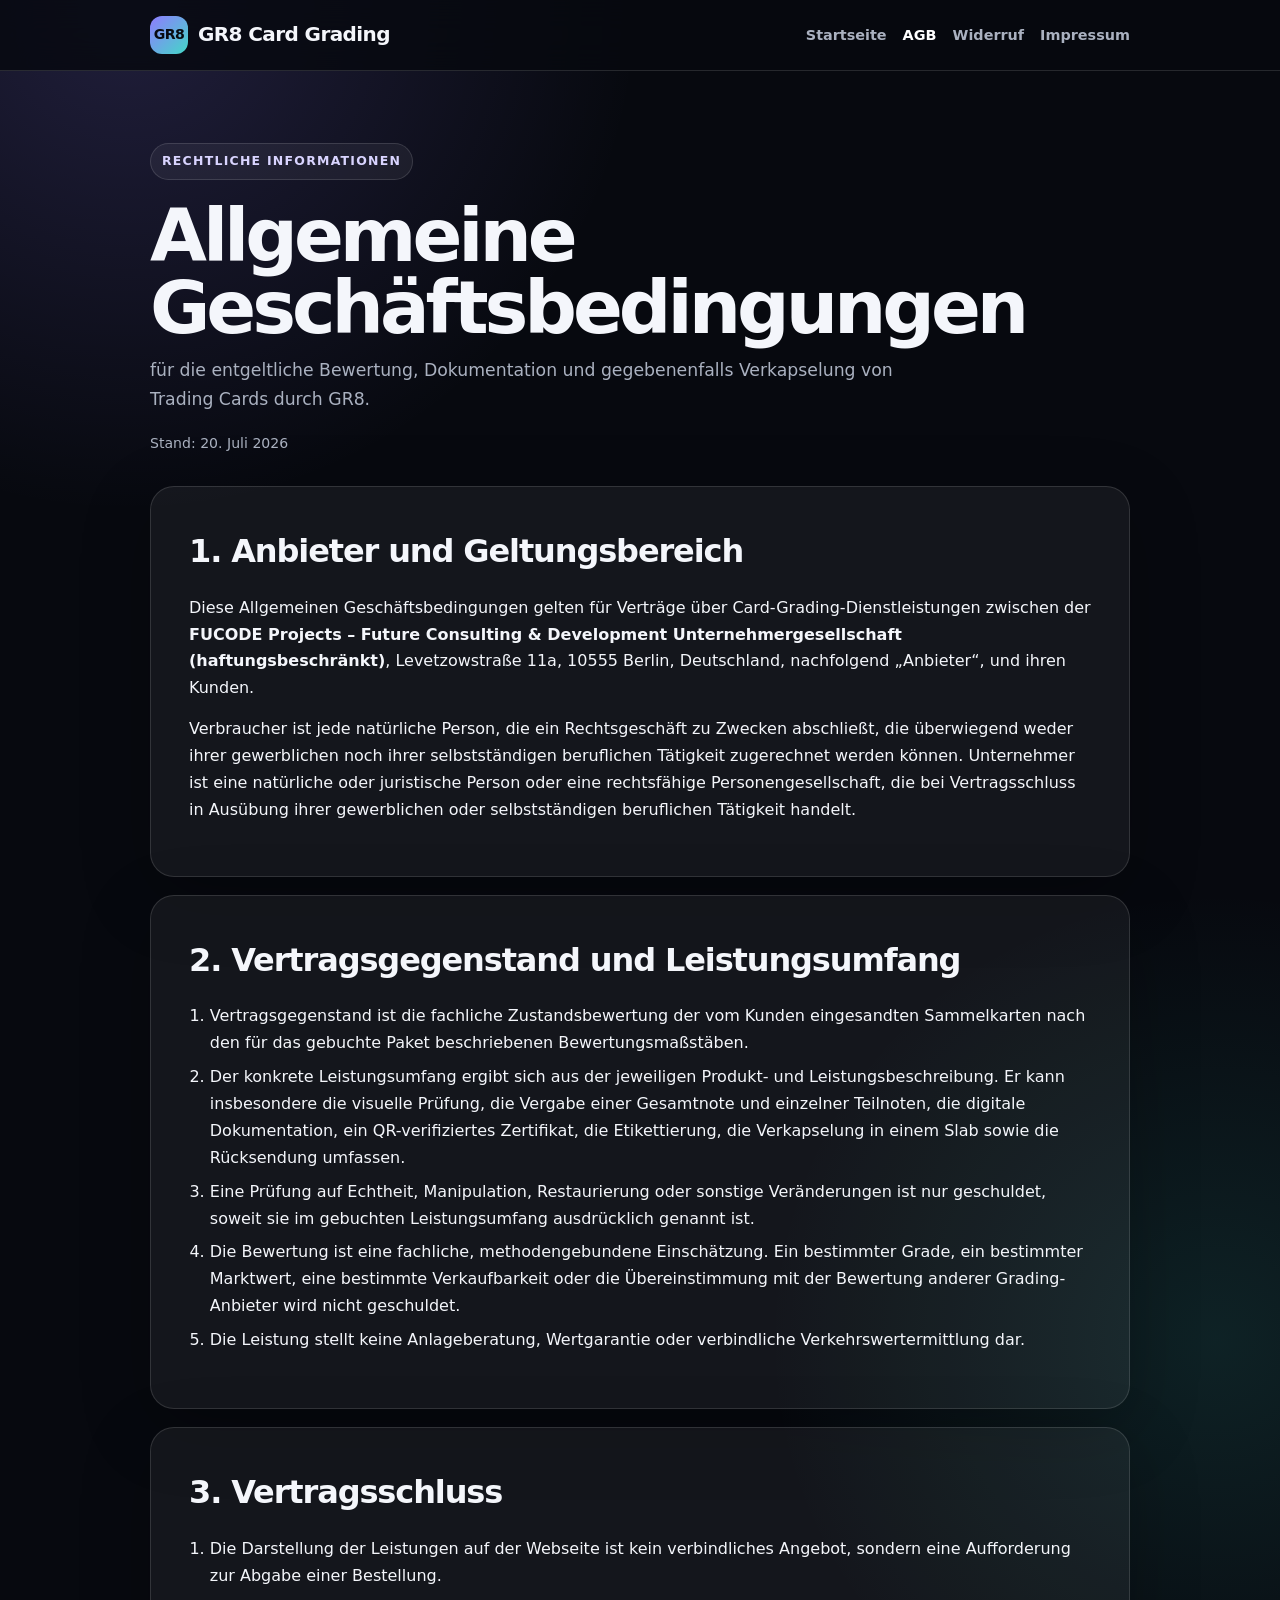
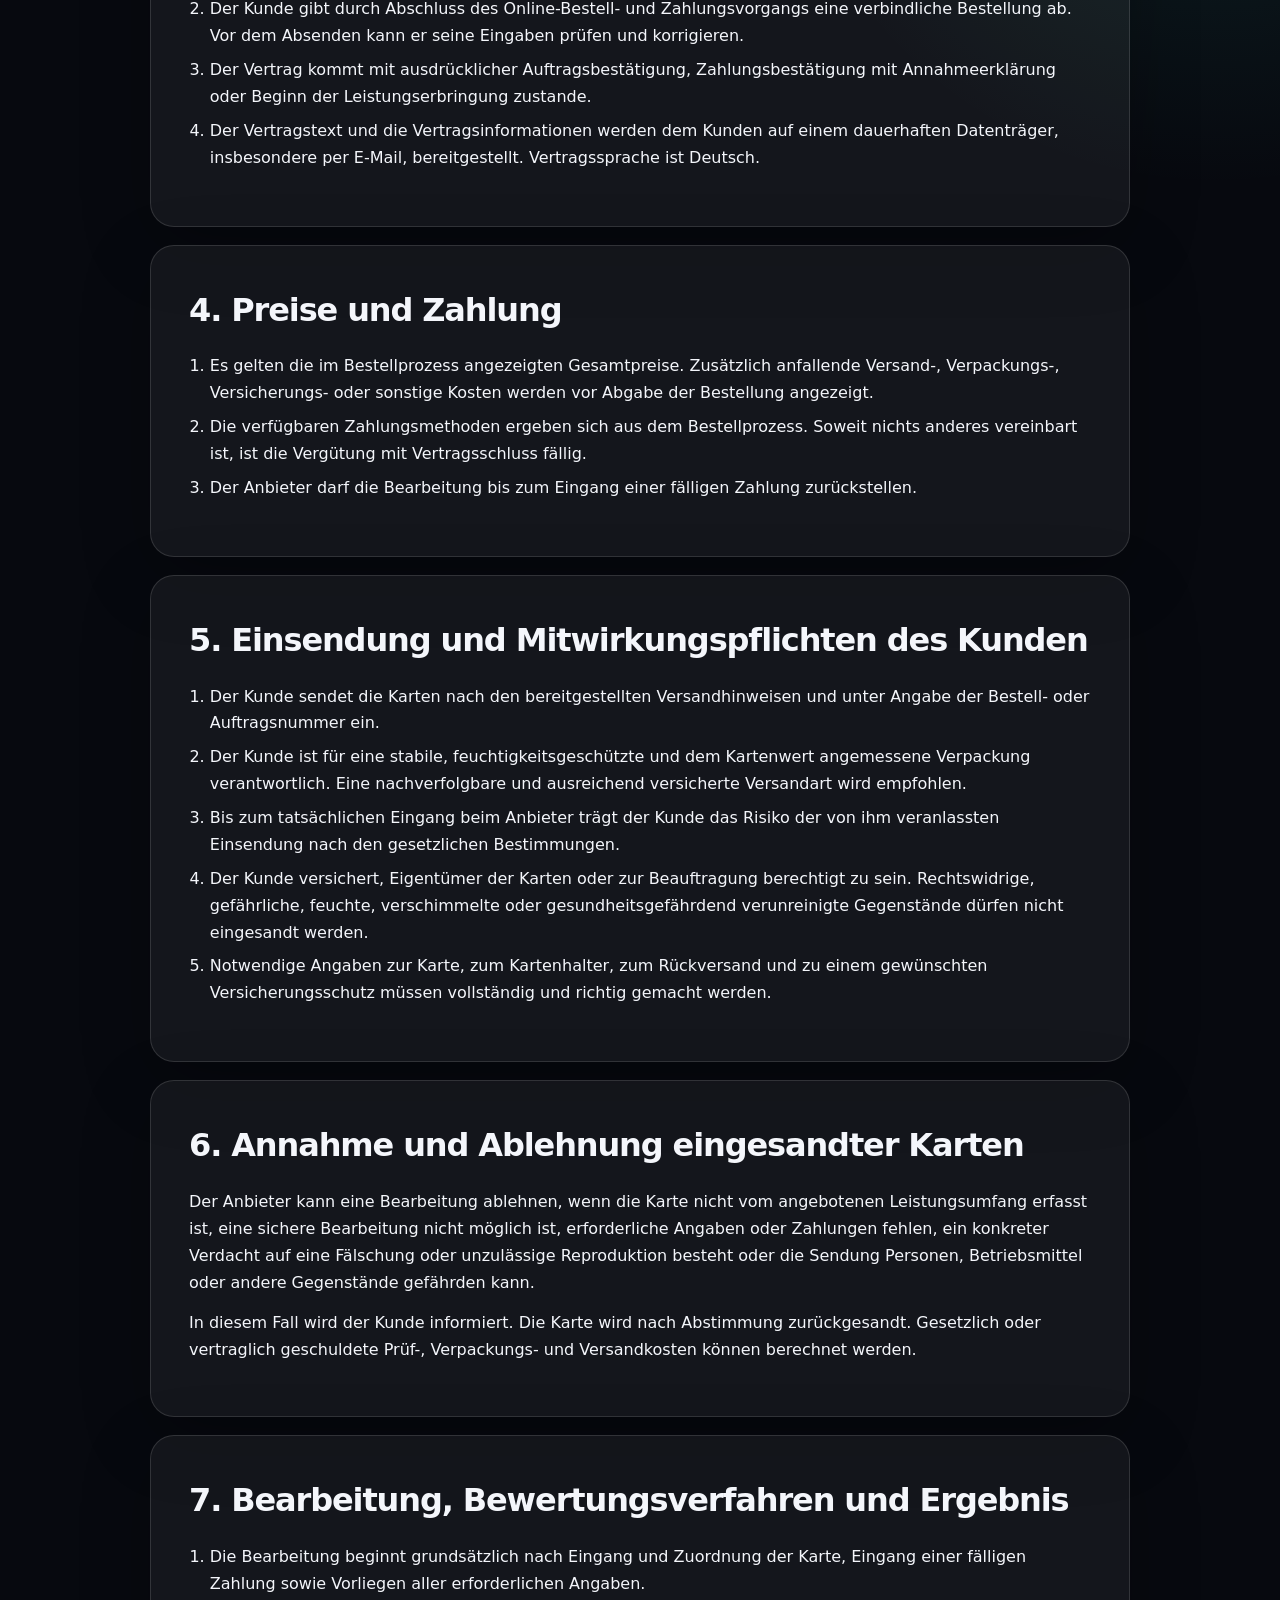
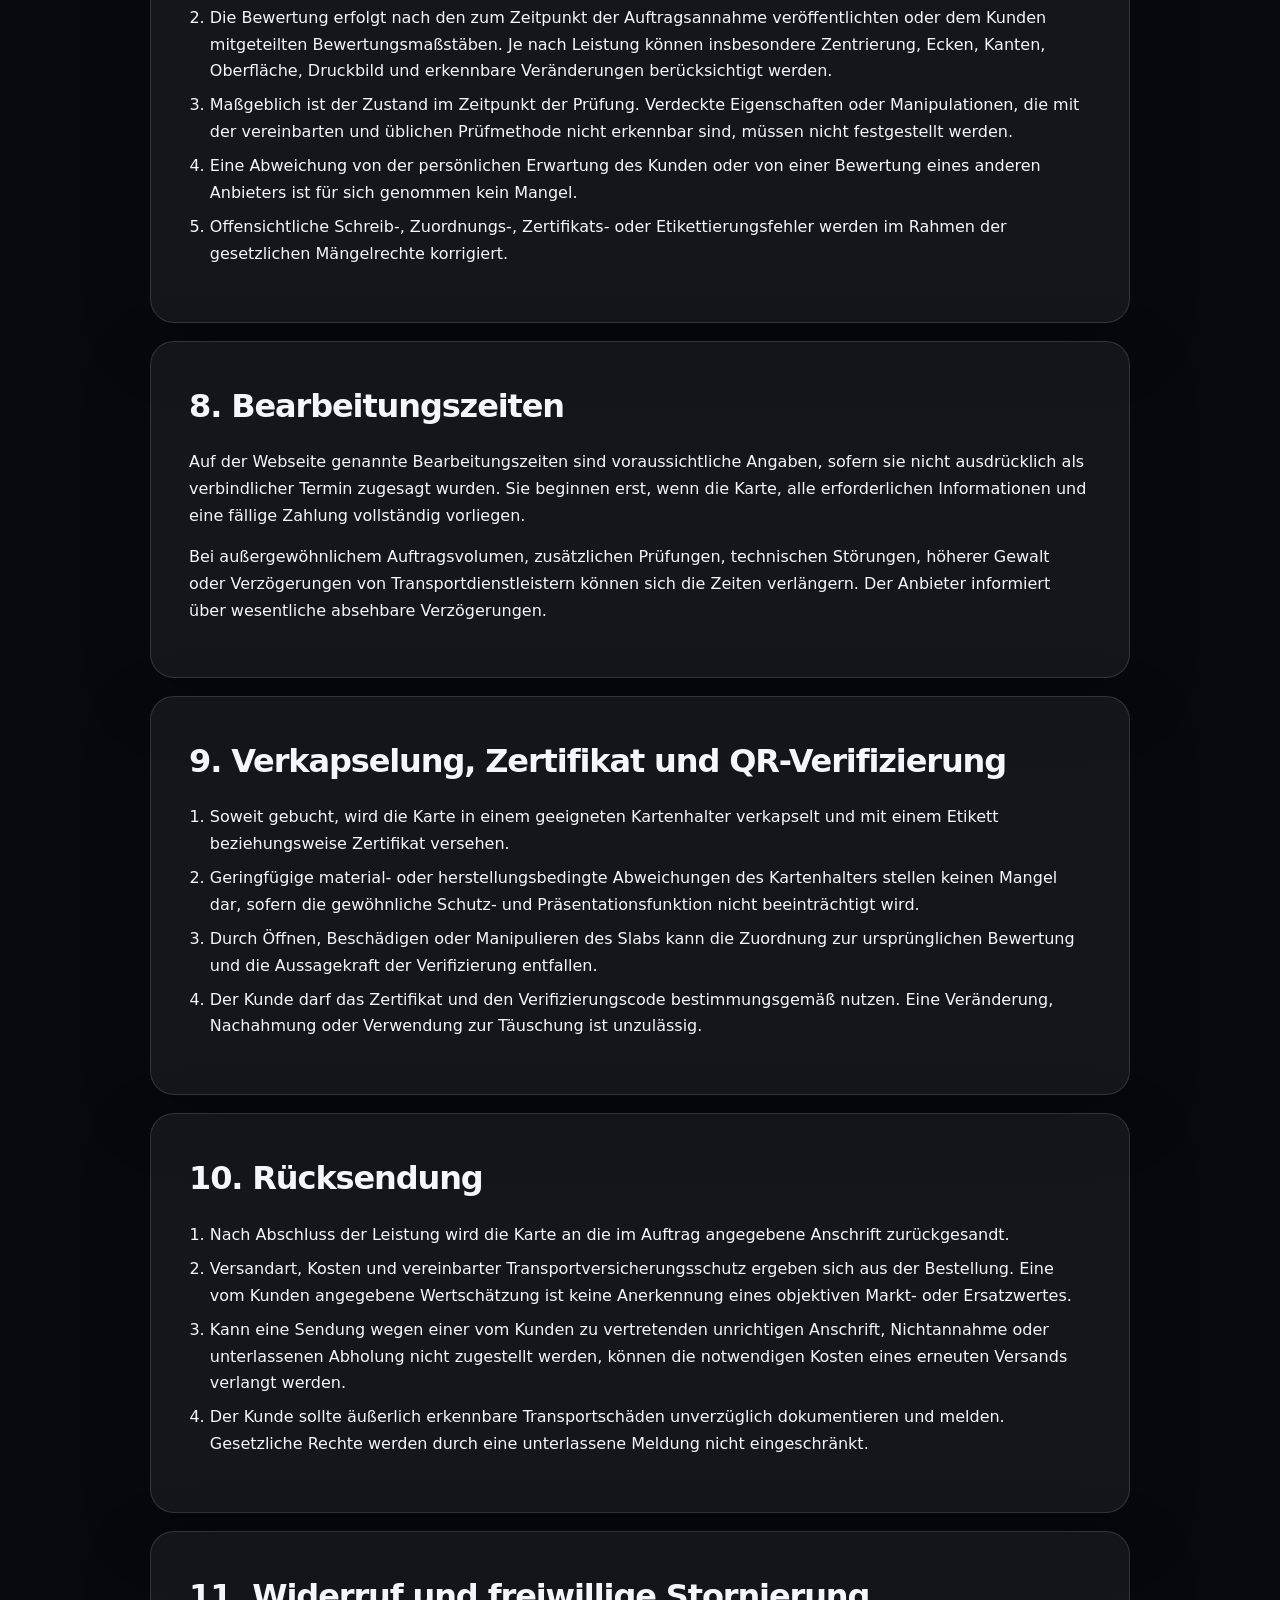
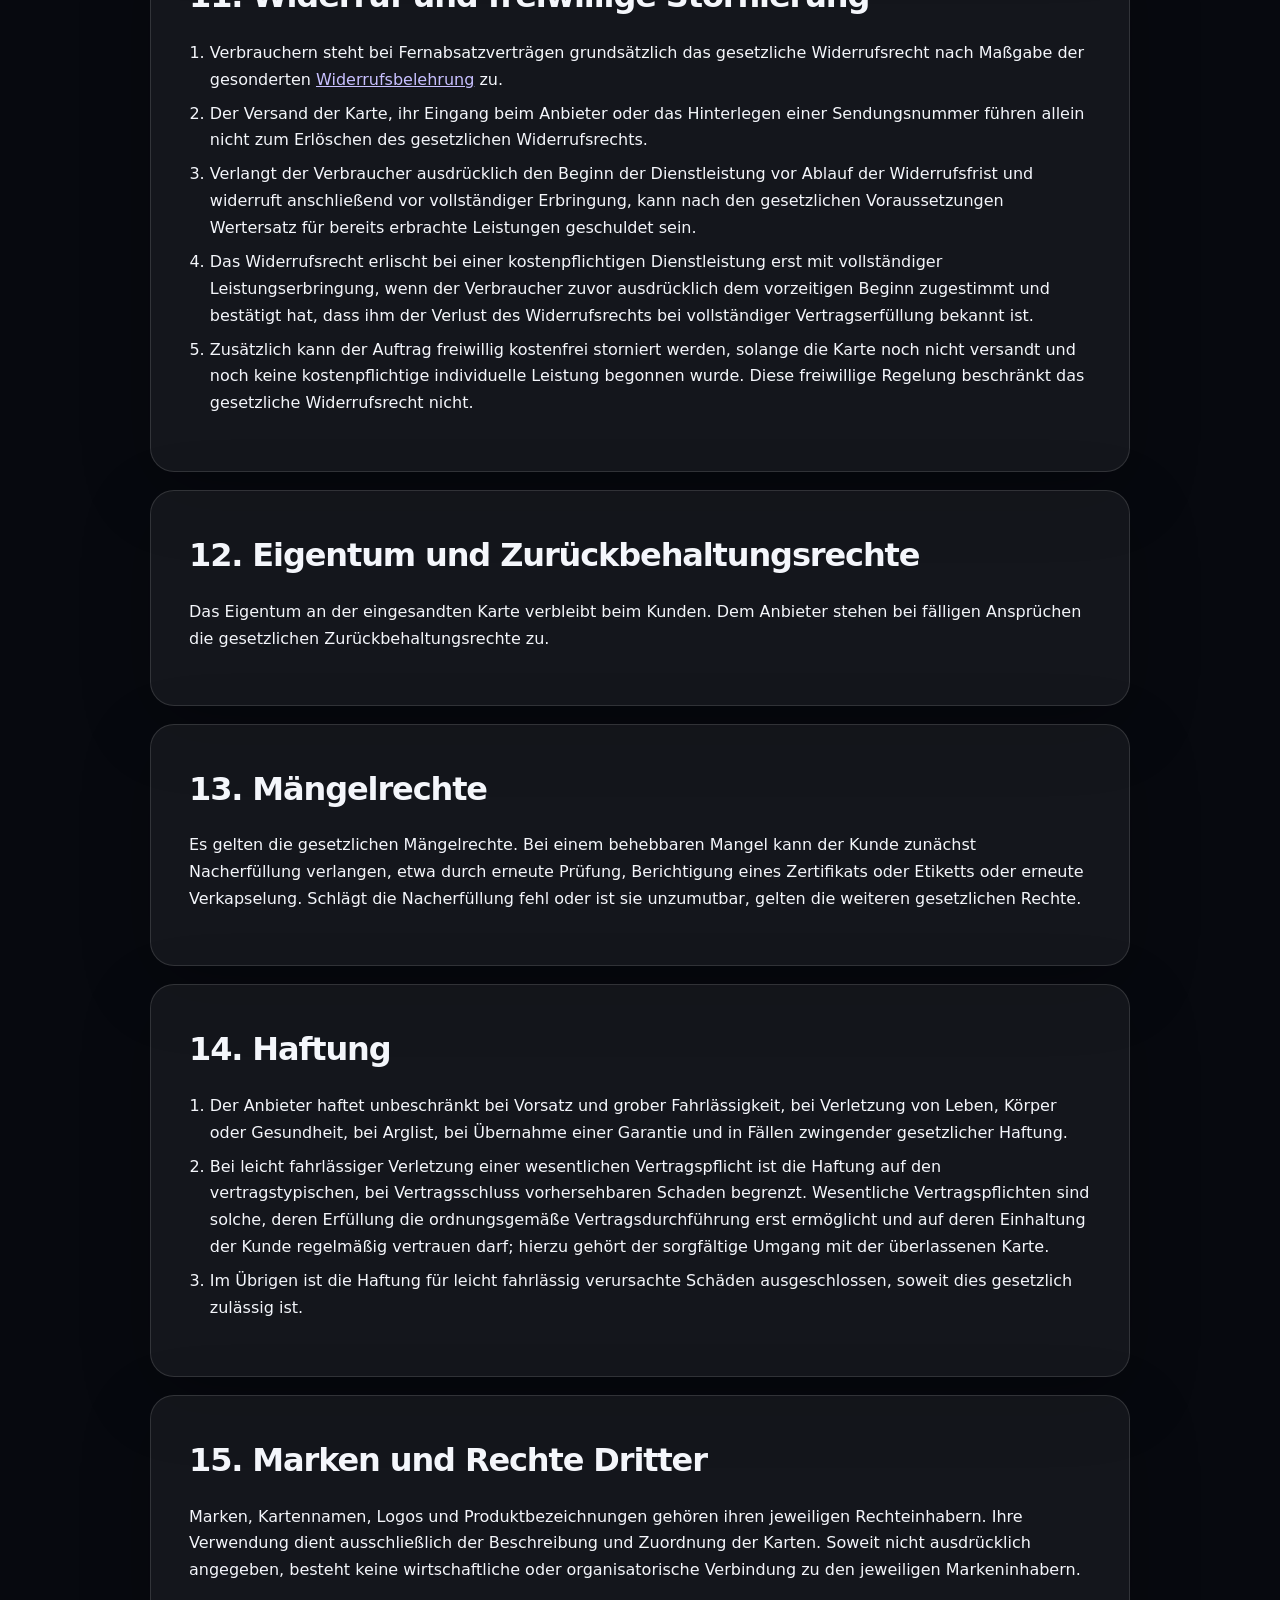
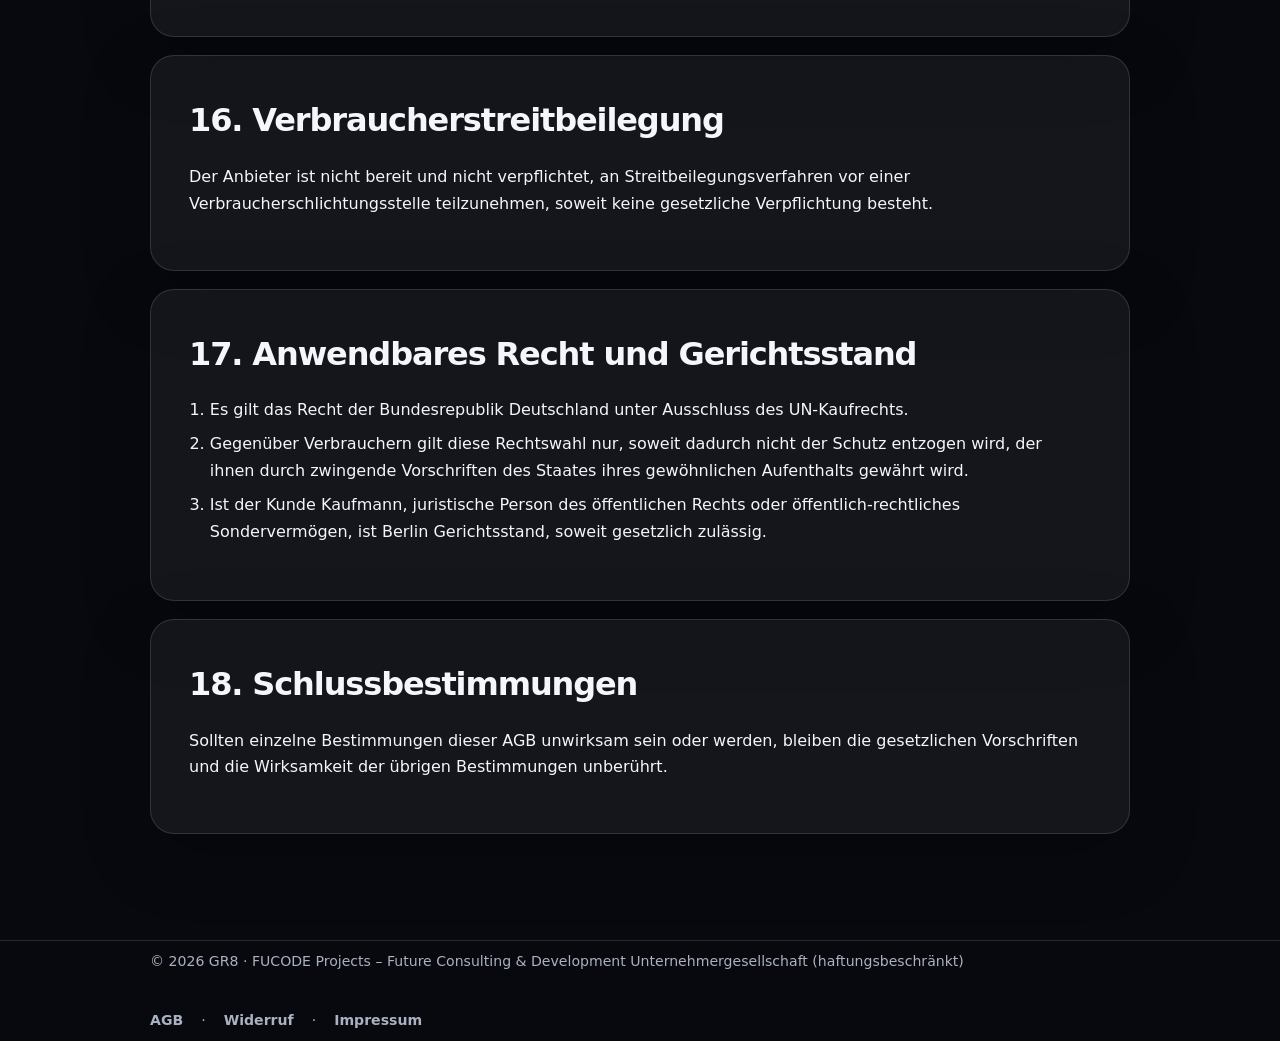
==== agb.html @ 92c4dc6c "fusszeile push" ====
<!DOCTYPE html>
<html lang="de">
<head>
  <meta charset="UTF-8" />
  <meta name="viewport" content="width=device-width, initial-scale=1.0" />
  <title>Allgemeine Geschäftsbedingungen | GR8 Card Grading</title>
  <meta name="description" content="AGB des GR8 Card-Grading-Service." />
  <style>
:root {
  color-scheme: dark;
  --bg: #07090f;
  --panel: rgba(255,255,255,.055);
  --panel-strong: rgba(255,255,255,.085);
  --border: rgba(255,255,255,.13);
  --text: #f4f6fb;
  --muted: #aab1c0;
  --accent: #8f7cff;
  --accent-2: #43d7c7;
  --warning: #ffd88a;
  --max: 980px;
}
* { box-sizing: border-box; }
html { scroll-behavior: smooth; }
body {
  margin: 0;
  min-height: 100vh;
  color: var(--text);
  background:
    radial-gradient(circle at 10% 0%, rgba(143,124,255,.19), transparent 32rem),
    radial-gradient(circle at 95% 18%, rgba(67,215,199,.12), transparent 28rem),
    var(--bg);
  font-family: Inter, ui-sans-serif, system-ui, -apple-system, BlinkMacSystemFont, "Segoe UI", sans-serif;
  line-height: 1.68;
}
a { color: #c8c0ff; }
a:hover { color: #fff; }
.topbar {
  position: sticky;
  top: 0;
  z-index: 20;
  background: rgba(7,9,15,.82);
  border-bottom: 1px solid var(--border);
  backdrop-filter: blur(16px);
}
.topbar-inner, main, .legal-footer-inner { width: min(calc(100% - 36px), var(--max)); margin: 0 auto; }
.topbar-inner { min-height: 70px; display: flex; align-items: center; justify-content: space-between; gap: 22px; }
.brand { display: inline-flex; align-items: center; gap: 10px; color: var(--text); text-decoration: none; font-weight: 900; letter-spacing: -.03em; font-size: 1.25rem; }
.brand-mark { display: grid; place-items: center; width: 38px; height: 38px; border-radius: 12px; background: linear-gradient(135deg, var(--accent), var(--accent-2)); color: #080a10; font-size: .88rem; }
.topnav { display: flex; flex-wrap: wrap; justify-content: flex-end; gap: 7px 16px; }
.topnav a { color: var(--muted); text-decoration: none; font-size: .9rem; font-weight: 700; }
.topnav a[aria-current="page"] { color: #fff; }
main { padding: 72px 0 88px; }
.hero { margin-bottom: 30px; }
.kicker { display: inline-flex; padding: 7px 11px; border: 1px solid var(--border); border-radius: 999px; color: #d9d4ff; background: var(--panel); font-size: .78rem; font-weight: 800; text-transform: uppercase; letter-spacing: .1em; }
h1 { max-width: 820px; margin: 20px 0 12px; font-size: clamp(2.2rem, 7vw, 4.6rem); line-height: .98; letter-spacing: -.055em; }
.lead { max-width: 760px; margin: 0; color: var(--muted); font-size: 1.08rem; }
.meta { margin-top: 18px; color: var(--muted); font-size: .88rem; }
.notice { margin: 26px 0; padding: 18px 20px; border: 1px solid rgba(255,216,138,.35); background: rgba(255,216,138,.075); border-radius: 16px; color: #ffe9b9; }
.panel { margin: 18px 0; padding: clamp(22px, 4vw, 38px); border: 1px solid var(--border); background: var(--panel); border-radius: 24px; box-shadow: 0 20px 70px rgba(0,0,0,.24); }
h2 { margin: 0 0 16px; font-size: clamp(1.35rem, 4vw, 2rem); letter-spacing: -.035em; }
h3 { margin: 28px 0 8px; font-size: 1.08rem; }
p { margin: 0 0 14px; }
ol, ul { padding-left: 1.3rem; }
li + li { margin-top: 7px; }
address { font-style: normal; }
.data-grid { display: grid; grid-template-columns: minmax(150px, .38fr) 1fr; gap: 10px 22px; }
.data-grid dt { color: var(--muted); font-weight: 700; }
.data-grid dd { margin: 0; }
.action-row { display: flex; flex-wrap: wrap; gap: 12px; margin-top: 22px; }
.button { display: inline-flex; align-items: center; justify-content: center; min-height: 46px; padding: 0 17px; border: 1px solid var(--border); border-radius: 12px; background: var(--panel-strong); color: #fff; font-weight: 800; text-decoration: none; cursor: pointer; }
.button.primary { border: 0; color: #07090f; background: linear-gradient(135deg, var(--accent), var(--accent-2)); }
form { display: grid; gap: 16px; }
.field { display: grid; gap: 7px; }
label { font-weight: 800; }
input, textarea { width: 100%; border: 1px solid var(--border); border-radius: 12px; background: rgba(0,0,0,.23); color: #fff; padding: 13px 14px; font: inherit; }
textarea { min-height: 120px; resize: vertical; }
input:focus, textarea:focus { outline: 2px solid rgba(143,124,255,.65); outline-offset: 2px; }
.checkbox { display: grid; grid-template-columns: auto 1fr; align-items: start; gap: 10px; }
.checkbox input { width: 18px; height: 18px; margin-top: 4px; }
.form-status { display: none; padding: 14px; border-radius: 12px; background: rgba(67,215,199,.1); border: 1px solid rgba(67,215,199,.3); color: #baf7ee; }
.legal-footer { border-top: 1px solid var(--border); }
.legal-footer-inner { min-height: 100px; display: flex; flex-wrap: wrap; align-items: center; justify-content: space-between; gap: 18px; color: var(--muted); font-size: .88rem; }
.legal-footer nav { display: flex; flex-wrap: wrap; gap: 12px 18px; }
.legal-footer a { color: var(--muted); text-decoration: none; font-weight: 700; }
@media (max-width: 700px) {
  .topbar-inner { padding: 14px 0; align-items: flex-start; flex-direction: column; }
  .topnav { justify-content: flex-start; }
  main { padding-top: 48px; }
  .data-grid { grid-template-columns: 1fr; gap: 3px; }
  .data-grid dd { margin-bottom: 12px; }
  .legal-footer-inner { padding: 24px 0; align-items: flex-start; flex-direction: column; }
}
@media print {
  .topbar, .legal-footer, .action-row, .notice.setup-note { display: none !important; }
  body { color: #000; background: #fff; }
  main { width: 100%; padding: 0; }
  .panel { border: 0; box-shadow: none; padding: 0; }
  h1 { font-size: 30pt; }
}
</style>
  
</head>
<body>
  <header class="topbar">
    <div class="topbar-inner">
      <a class="brand" href="index.html"><span class="brand-mark">GR8</span><span>GR8 Card Grading</span></a>
      <nav class="topnav" aria-label="Hauptnavigation"><a href="index.html">Startseite</a>
<a href="agb.html" aria-current="page">AGB</a>
<a href="widerruf.html">Widerruf</a>
<a href="impressum.html">Impressum</a></nav>
    </div>
  </header>
  <main>
<section class="hero">
  <span class="kicker">Rechtliche Informationen</span>
  <h1>Allgemeine Geschäftsbedingungen</h1>
  <p class="lead">für die entgeltliche Bewertung, Dokumentation und gegebenenfalls Verkapselung von Trading Cards durch GR8.</p>
  <p class="meta">Stand: 20. Juli 2026</p>
</section>

<section class="panel">
  <h2>1. Anbieter und Geltungsbereich</h2>
  <p>Diese Allgemeinen Geschäftsbedingungen gelten für Verträge über Card-Grading-Dienstleistungen zwischen der <strong>FUCODE Projects – Future Consulting & Development Unternehmergesellschaft (haftungsbeschränkt)</strong>, Levetzowstraße 11a, 10555 Berlin, Deutschland, nachfolgend „Anbieter“, und ihren Kunden.</p>
  <p>Verbraucher ist jede natürliche Person, die ein Rechtsgeschäft zu Zwecken abschließt, die überwiegend weder ihrer gewerblichen noch ihrer selbstständigen beruflichen Tätigkeit zugerechnet werden können. Unternehmer ist eine natürliche oder juristische Person oder eine rechtsfähige Personengesellschaft, die bei Vertragsschluss in Ausübung ihrer gewerblichen oder selbstständigen beruflichen Tätigkeit handelt.</p>
</section>

<section class="panel">
  <h2>2. Vertragsgegenstand und Leistungsumfang</h2>
  <ol>
    <li>Vertragsgegenstand ist die fachliche Zustandsbewertung der vom Kunden eingesandten Sammelkarten nach den für das gebuchte Paket beschriebenen Bewertungsmaßstäben.</li>
    <li>Der konkrete Leistungsumfang ergibt sich aus der jeweiligen Produkt- und Leistungsbeschreibung. Er kann insbesondere die visuelle Prüfung, die Vergabe einer Gesamtnote und einzelner Teilnoten, die digitale Dokumentation, ein QR-verifiziertes Zertifikat, die Etikettierung, die Verkapselung in einem Slab sowie die Rücksendung umfassen.</li>
    <li>Eine Prüfung auf Echtheit, Manipulation, Restaurierung oder sonstige Veränderungen ist nur geschuldet, soweit sie im gebuchten Leistungsumfang ausdrücklich genannt ist.</li>
    <li>Die Bewertung ist eine fachliche, methodengebundene Einschätzung. Ein bestimmter Grade, ein bestimmter Marktwert, eine bestimmte Verkaufbarkeit oder die Übereinstimmung mit der Bewertung anderer Grading-Anbieter wird nicht geschuldet.</li>
    <li>Die Leistung stellt keine Anlageberatung, Wertgarantie oder verbindliche Verkehrswertermittlung dar.</li>
  </ol>
</section>

<section class="panel">
  <h2>3. Vertragsschluss</h2>
  <ol>
    <li>Die Darstellung der Leistungen auf der Webseite ist kein verbindliches Angebot, sondern eine Aufforderung zur Abgabe einer Bestellung.</li>
    <li>Der Kunde gibt durch Abschluss des Online-Bestell- und Zahlungsvorgangs eine verbindliche Bestellung ab. Vor dem Absenden kann er seine Eingaben prüfen und korrigieren.</li>
    <li>Der Vertrag kommt mit ausdrücklicher Auftragsbestätigung, Zahlungsbestätigung mit Annahmeerklärung oder Beginn der Leistungserbringung zustande.</li>
    <li>Der Vertragstext und die Vertragsinformationen werden dem Kunden auf einem dauerhaften Datenträger, insbesondere per E-Mail, bereitgestellt. Vertragssprache ist Deutsch.</li>
  </ol>
</section>

<section class="panel">
  <h2>4. Preise und Zahlung</h2>
  <ol>
    <li>Es gelten die im Bestellprozess angezeigten Gesamtpreise. Zusätzlich anfallende Versand-, Verpackungs-, Versicherungs- oder sonstige Kosten werden vor Abgabe der Bestellung angezeigt.</li>
    <li>Die verfügbaren Zahlungsmethoden ergeben sich aus dem Bestellprozess. Soweit nichts anderes vereinbart ist, ist die Vergütung mit Vertragsschluss fällig.</li>
    <li>Der Anbieter darf die Bearbeitung bis zum Eingang einer fälligen Zahlung zurückstellen.</li>
  </ol>
</section>

<section class="panel">
  <h2>5. Einsendung und Mitwirkungspflichten des Kunden</h2>
  <ol>
    <li>Der Kunde sendet die Karten nach den bereitgestellten Versandhinweisen und unter Angabe der Bestell- oder Auftragsnummer ein.</li>
    <li>Der Kunde ist für eine stabile, feuchtigkeitsgeschützte und dem Kartenwert angemessene Verpackung verantwortlich. Eine nachverfolgbare und ausreichend versicherte Versandart wird empfohlen.</li>
    <li>Bis zum tatsächlichen Eingang beim Anbieter trägt der Kunde das Risiko der von ihm veranlassten Einsendung nach den gesetzlichen Bestimmungen.</li>
    <li>Der Kunde versichert, Eigentümer der Karten oder zur Beauftragung berechtigt zu sein. Rechtswidrige, gefährliche, feuchte, verschimmelte oder gesundheitsgefährdend verunreinigte Gegenstände dürfen nicht eingesandt werden.</li>
    <li>Notwendige Angaben zur Karte, zum Kartenhalter, zum Rückversand und zu einem gewünschten Versicherungsschutz müssen vollständig und richtig gemacht werden.</li>
  </ol>
</section>

<section class="panel">
  <h2>6. Annahme und Ablehnung eingesandter Karten</h2>
  <p>Der Anbieter kann eine Bearbeitung ablehnen, wenn die Karte nicht vom angebotenen Leistungsumfang erfasst ist, eine sichere Bearbeitung nicht möglich ist, erforderliche Angaben oder Zahlungen fehlen, ein konkreter Verdacht auf eine Fälschung oder unzulässige Reproduktion besteht oder die Sendung Personen, Betriebsmittel oder andere Gegenstände gefährden kann.</p>
  <p>In diesem Fall wird der Kunde informiert. Die Karte wird nach Abstimmung zurückgesandt. Gesetzlich oder vertraglich geschuldete Prüf-, Verpackungs- und Versandkosten können berechnet werden.</p>
</section>

<section class="panel">
  <h2>7. Bearbeitung, Bewertungsverfahren und Ergebnis</h2>
  <ol>
    <li>Die Bearbeitung beginnt grundsätzlich nach Eingang und Zuordnung der Karte, Eingang einer fälligen Zahlung sowie Vorliegen aller erforderlichen Angaben.</li>
    <li>Die Bewertung erfolgt nach den zum Zeitpunkt der Auftragsannahme veröffentlichten oder dem Kunden mitgeteilten Bewertungsmaßstäben. Je nach Leistung können insbesondere Zentrierung, Ecken, Kanten, Oberfläche, Druckbild und erkennbare Veränderungen berücksichtigt werden.</li>
    <li>Maßgeblich ist der Zustand im Zeitpunkt der Prüfung. Verdeckte Eigenschaften oder Manipulationen, die mit der vereinbarten und üblichen Prüfmethode nicht erkennbar sind, müssen nicht festgestellt werden.</li>
    <li>Eine Abweichung von der persönlichen Erwartung des Kunden oder von einer Bewertung eines anderen Anbieters ist für sich genommen kein Mangel.</li>
    <li>Offensichtliche Schreib-, Zuordnungs-, Zertifikats- oder Etikettierungsfehler werden im Rahmen der gesetzlichen Mängelrechte korrigiert.</li>
  </ol>
</section>

<section class="panel">
  <h2>8. Bearbeitungszeiten</h2>
  <p>Auf der Webseite genannte Bearbeitungszeiten sind voraussichtliche Angaben, sofern sie nicht ausdrücklich als verbindlicher Termin zugesagt wurden. Sie beginnen erst, wenn die Karte, alle erforderlichen Informationen und eine fällige Zahlung vollständig vorliegen.</p>
  <p>Bei außergewöhnlichem Auftragsvolumen, zusätzlichen Prüfungen, technischen Störungen, höherer Gewalt oder Verzögerungen von Transportdienstleistern können sich die Zeiten verlängern. Der Anbieter informiert über wesentliche absehbare Verzögerungen.</p>
</section>

<section class="panel">
  <h2>9. Verkapselung, Zertifikat und QR-Verifizierung</h2>
  <ol>
    <li>Soweit gebucht, wird die Karte in einem geeigneten Kartenhalter verkapselt und mit einem Etikett beziehungsweise Zertifikat versehen.</li>
    <li>Geringfügige material- oder herstellungsbedingte Abweichungen des Kartenhalters stellen keinen Mangel dar, sofern die gewöhnliche Schutz- und Präsentationsfunktion nicht beeinträchtigt wird.</li>
    <li>Durch Öffnen, Beschädigen oder Manipulieren des Slabs kann die Zuordnung zur ursprünglichen Bewertung und die Aussagekraft der Verifizierung entfallen.</li>
    <li>Der Kunde darf das Zertifikat und den Verifizierungscode bestimmungsgemäß nutzen. Eine Veränderung, Nachahmung oder Verwendung zur Täuschung ist unzulässig.</li>
  </ol>
</section>

<section class="panel">
  <h2>10. Rücksendung</h2>
  <ol>
    <li>Nach Abschluss der Leistung wird die Karte an die im Auftrag angegebene Anschrift zurückgesandt.</li>
    <li>Versandart, Kosten und vereinbarter Transportversicherungsschutz ergeben sich aus der Bestellung. Eine vom Kunden angegebene Wertschätzung ist keine Anerkennung eines objektiven Markt- oder Ersatzwertes.</li>
    <li>Kann eine Sendung wegen einer vom Kunden zu vertretenden unrichtigen Anschrift, Nichtannahme oder unterlassenen Abholung nicht zugestellt werden, können die notwendigen Kosten eines erneuten Versands verlangt werden.</li>
    <li>Der Kunde sollte äußerlich erkennbare Transportschäden unverzüglich dokumentieren und melden. Gesetzliche Rechte werden durch eine unterlassene Meldung nicht eingeschränkt.</li>
  </ol>
</section>

<section class="panel">
  <h2>11. Widerruf und freiwillige Stornierung</h2>
  <ol>
    <li>Verbrauchern steht bei Fernabsatzverträgen grundsätzlich das gesetzliche Widerrufsrecht nach Maßgabe der gesonderten <a href="widerruf.html">Widerrufsbelehrung</a> zu.</li>
    <li>Der Versand der Karte, ihr Eingang beim Anbieter oder das Hinterlegen einer Sendungsnummer führen allein nicht zum Erlöschen des gesetzlichen Widerrufsrechts.</li>
    <li>Verlangt der Verbraucher ausdrücklich den Beginn der Dienstleistung vor Ablauf der Widerrufsfrist und widerruft anschließend vor vollständiger Erbringung, kann nach den gesetzlichen Voraussetzungen Wertersatz für bereits erbrachte Leistungen geschuldet sein.</li>
    <li>Das Widerrufsrecht erlischt bei einer kostenpflichtigen Dienstleistung erst mit vollständiger Leistungserbringung, wenn der Verbraucher zuvor ausdrücklich dem vorzeitigen Beginn zugestimmt und bestätigt hat, dass ihm der Verlust des Widerrufsrechts bei vollständiger Vertragserfüllung bekannt ist.</li>
    <li>Zusätzlich kann der Auftrag freiwillig kostenfrei storniert werden, solange die Karte noch nicht versandt und noch keine kostenpflichtige individuelle Leistung begonnen wurde. Diese freiwillige Regelung beschränkt das gesetzliche Widerrufsrecht nicht.</li>
  </ol>
</section>

<section class="panel">
  <h2>12. Eigentum und Zurückbehaltungsrechte</h2>
  <p>Das Eigentum an der eingesandten Karte verbleibt beim Kunden. Dem Anbieter stehen bei fälligen Ansprüchen die gesetzlichen Zurückbehaltungsrechte zu.</p>
</section>

<section class="panel">
  <h2>13. Mängelrechte</h2>
  <p>Es gelten die gesetzlichen Mängelrechte. Bei einem behebbaren Mangel kann der Kunde zunächst Nacherfüllung verlangen, etwa durch erneute Prüfung, Berichtigung eines Zertifikats oder Etiketts oder erneute Verkapselung. Schlägt die Nacherfüllung fehl oder ist sie unzumutbar, gelten die weiteren gesetzlichen Rechte.</p>
</section>

<section class="panel">
  <h2>14. Haftung</h2>
  <ol>
    <li>Der Anbieter haftet unbeschränkt bei Vorsatz und grober Fahrlässigkeit, bei Verletzung von Leben, Körper oder Gesundheit, bei Arglist, bei Übernahme einer Garantie und in Fällen zwingender gesetzlicher Haftung.</li>
    <li>Bei leicht fahrlässiger Verletzung einer wesentlichen Vertragspflicht ist die Haftung auf den vertragstypischen, bei Vertragsschluss vorhersehbaren Schaden begrenzt. Wesentliche Vertragspflichten sind solche, deren Erfüllung die ordnungsgemäße Vertragsdurchführung erst ermöglicht und auf deren Einhaltung der Kunde regelmäßig vertrauen darf; hierzu gehört der sorgfältige Umgang mit der überlassenen Karte.</li>
    <li>Im Übrigen ist die Haftung für leicht fahrlässig verursachte Schäden ausgeschlossen, soweit dies gesetzlich zulässig ist.</li>
  </ol>
</section>

<section class="panel">
  <h2>15. Marken und Rechte Dritter</h2>
  <p>Marken, Kartennamen, Logos und Produktbezeichnungen gehören ihren jeweiligen Rechteinhabern. Ihre Verwendung dient ausschließlich der Beschreibung und Zuordnung der Karten. Soweit nicht ausdrücklich angegeben, besteht keine wirtschaftliche oder organisatorische Verbindung zu den jeweiligen Markeninhabern.</p>
</section>

<section class="panel">
  <h2>16. Verbraucherstreitbeilegung</h2>
  <p>Der Anbieter ist nicht bereit und nicht verpflichtet, an Streitbeilegungsverfahren vor einer Verbraucherschlichtungsstelle teilzunehmen, soweit keine gesetzliche Verpflichtung besteht.</p>
</section>

<section class="panel">
  <h2>17. Anwendbares Recht und Gerichtsstand</h2>
  <ol>
    <li>Es gilt das Recht der Bundesrepublik Deutschland unter Ausschluss des UN-Kaufrechts.</li>
    <li>Gegenüber Verbrauchern gilt diese Rechtswahl nur, soweit dadurch nicht der Schutz entzogen wird, der ihnen durch zwingende Vorschriften des Staates ihres gewöhnlichen Aufenthalts gewährt wird.</li>
    <li>Ist der Kunde Kaufmann, juristische Person des öffentlichen Rechts oder öffentlich-rechtliches Sondervermögen, ist Berlin Gerichtsstand, soweit gesetzlich zulässig.</li>
  </ol>
</section>

<section class="panel">
  <h2>18. Schlussbestimmungen</h2>
  <p>Sollten einzelne Bestimmungen dieser AGB unwirksam sein oder werden, bleiben die gesetzlichen Vorschriften und die Wirksamkeit der übrigen Bestimmungen unberührt.</p>
</section>
</main>
  <footer class="legal-footer">
    <div class="legal-footer-inner">
      <span>© 2026 GR8 · FUCODE Projects – Future Consulting & Development Unternehmergesellschaft (haftungsbeschränkt)</span>
      <nav aria-label="Rechtliche Informationen"><a href="agb.html">AGB</a> · <a href="widerruf.html">Widerruf</a> · <a href="impressum.html">Impressum</a></nav>
    </div>
  </footer>
  
</body>
</html>
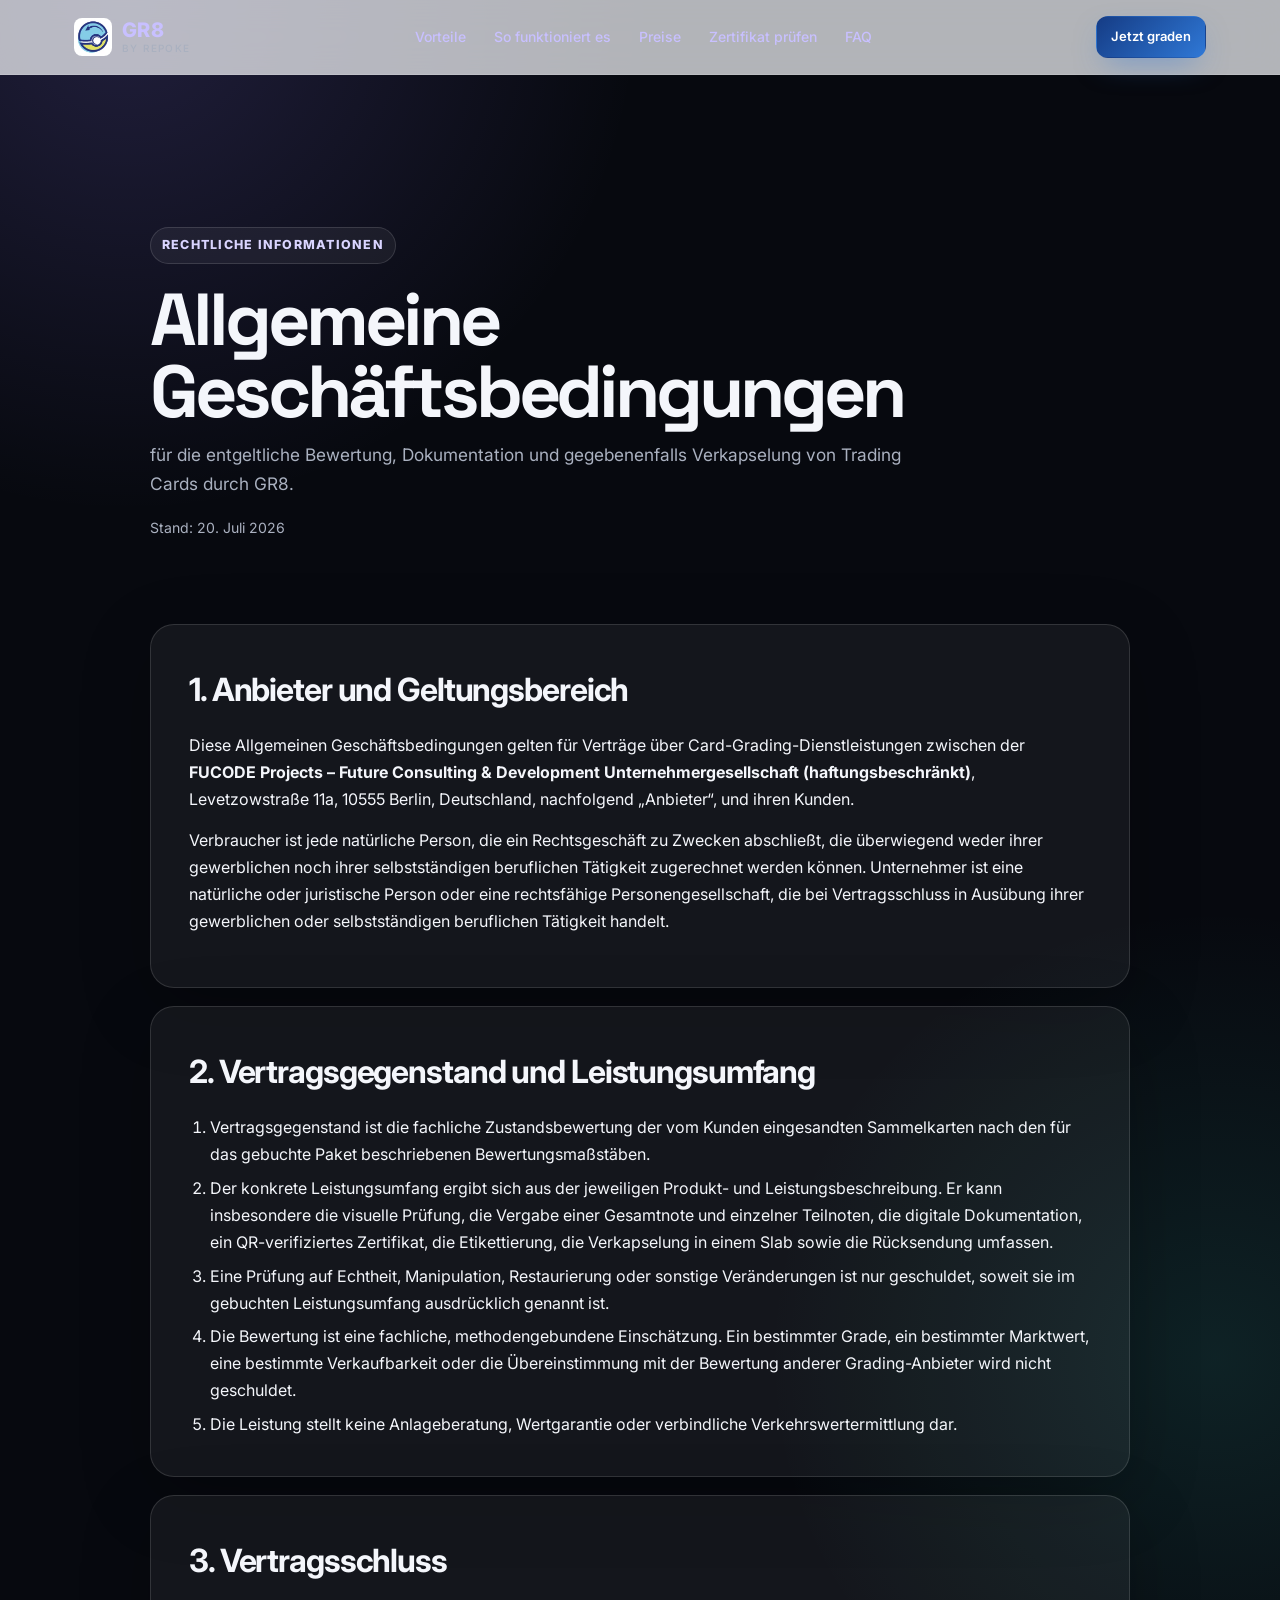
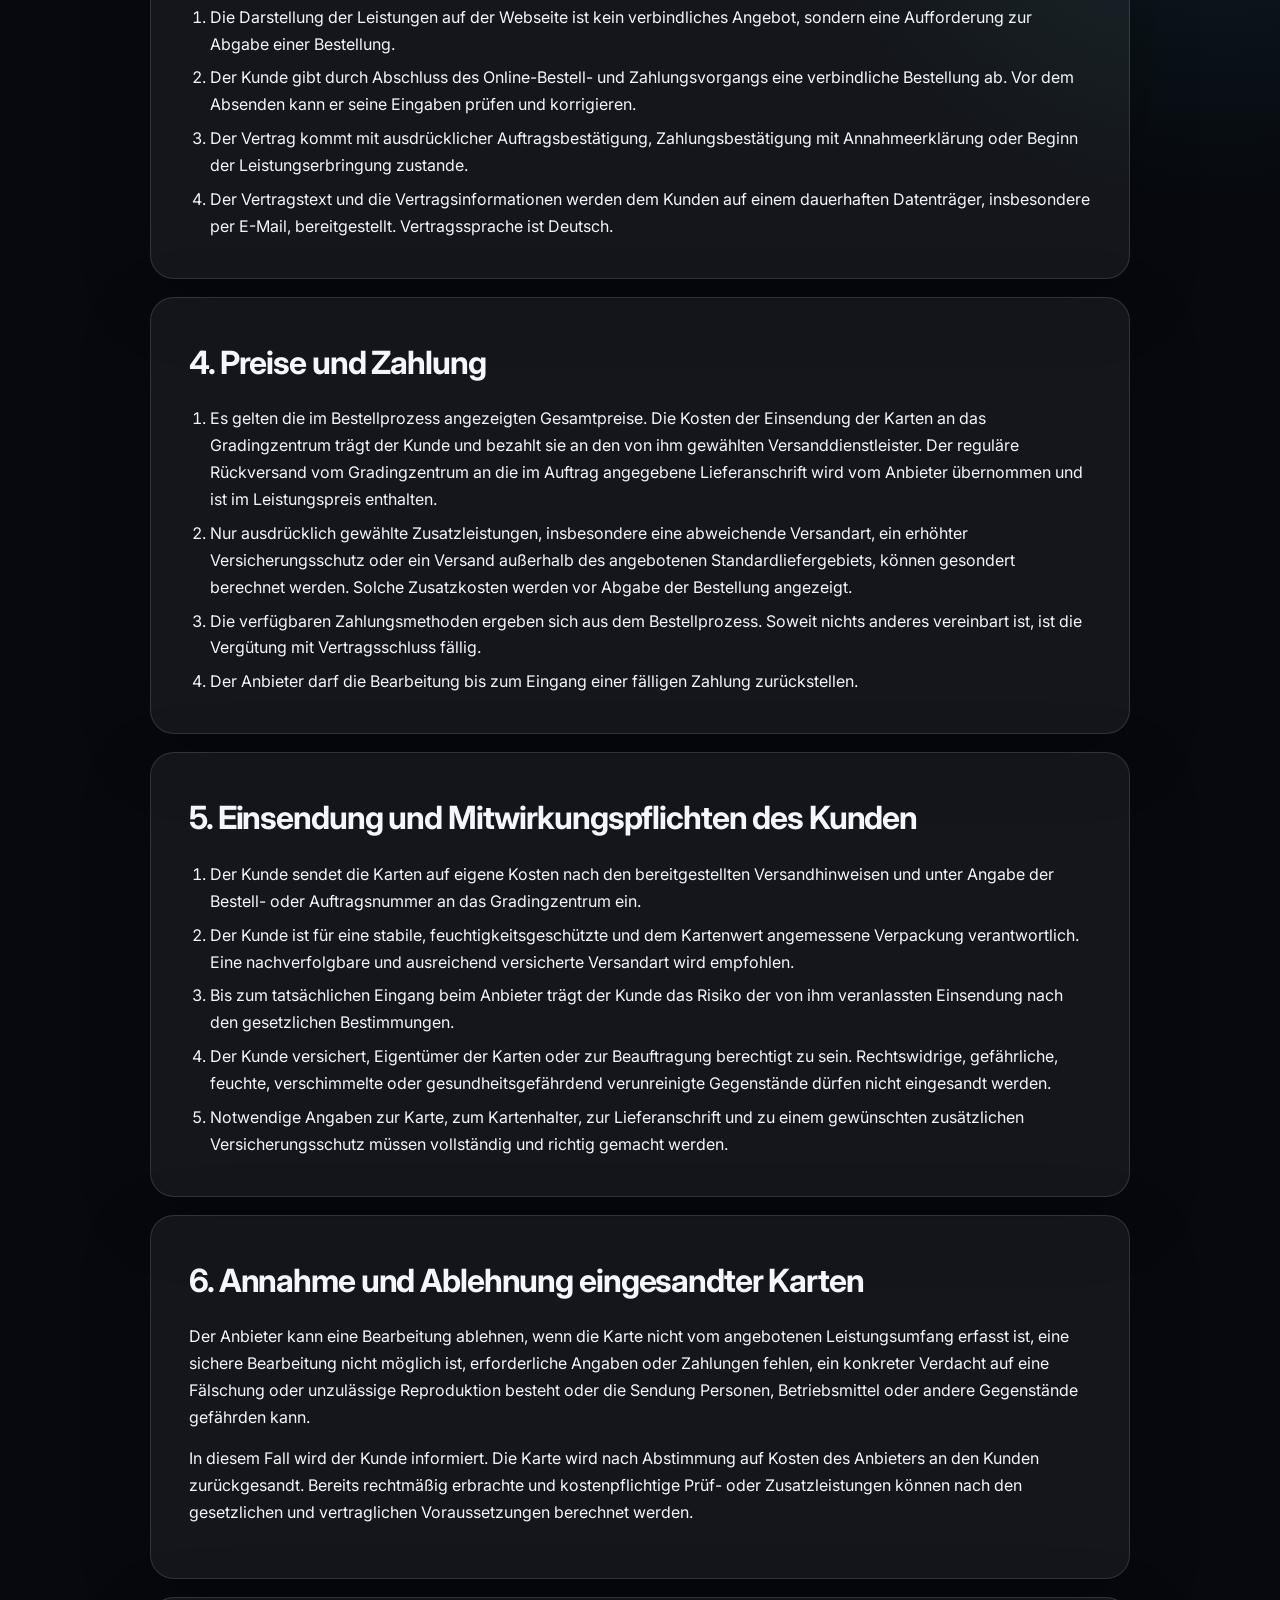
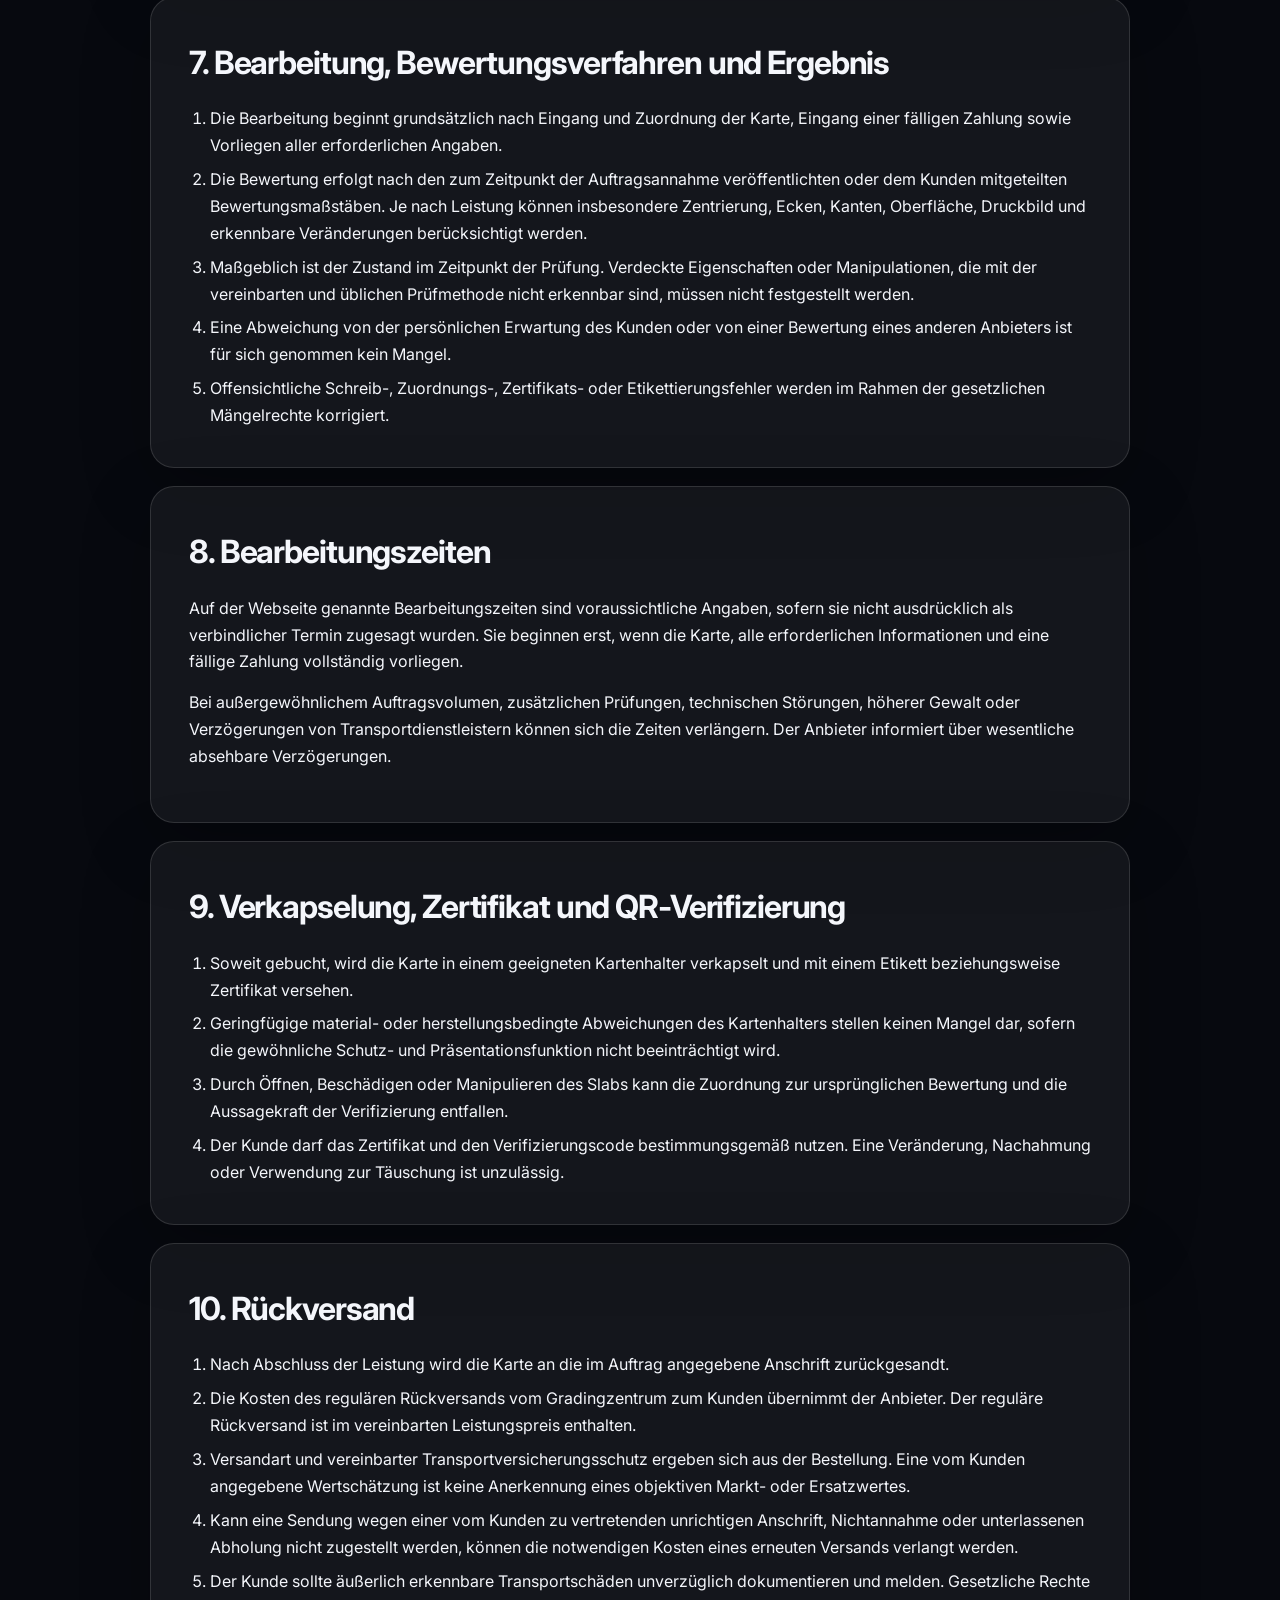
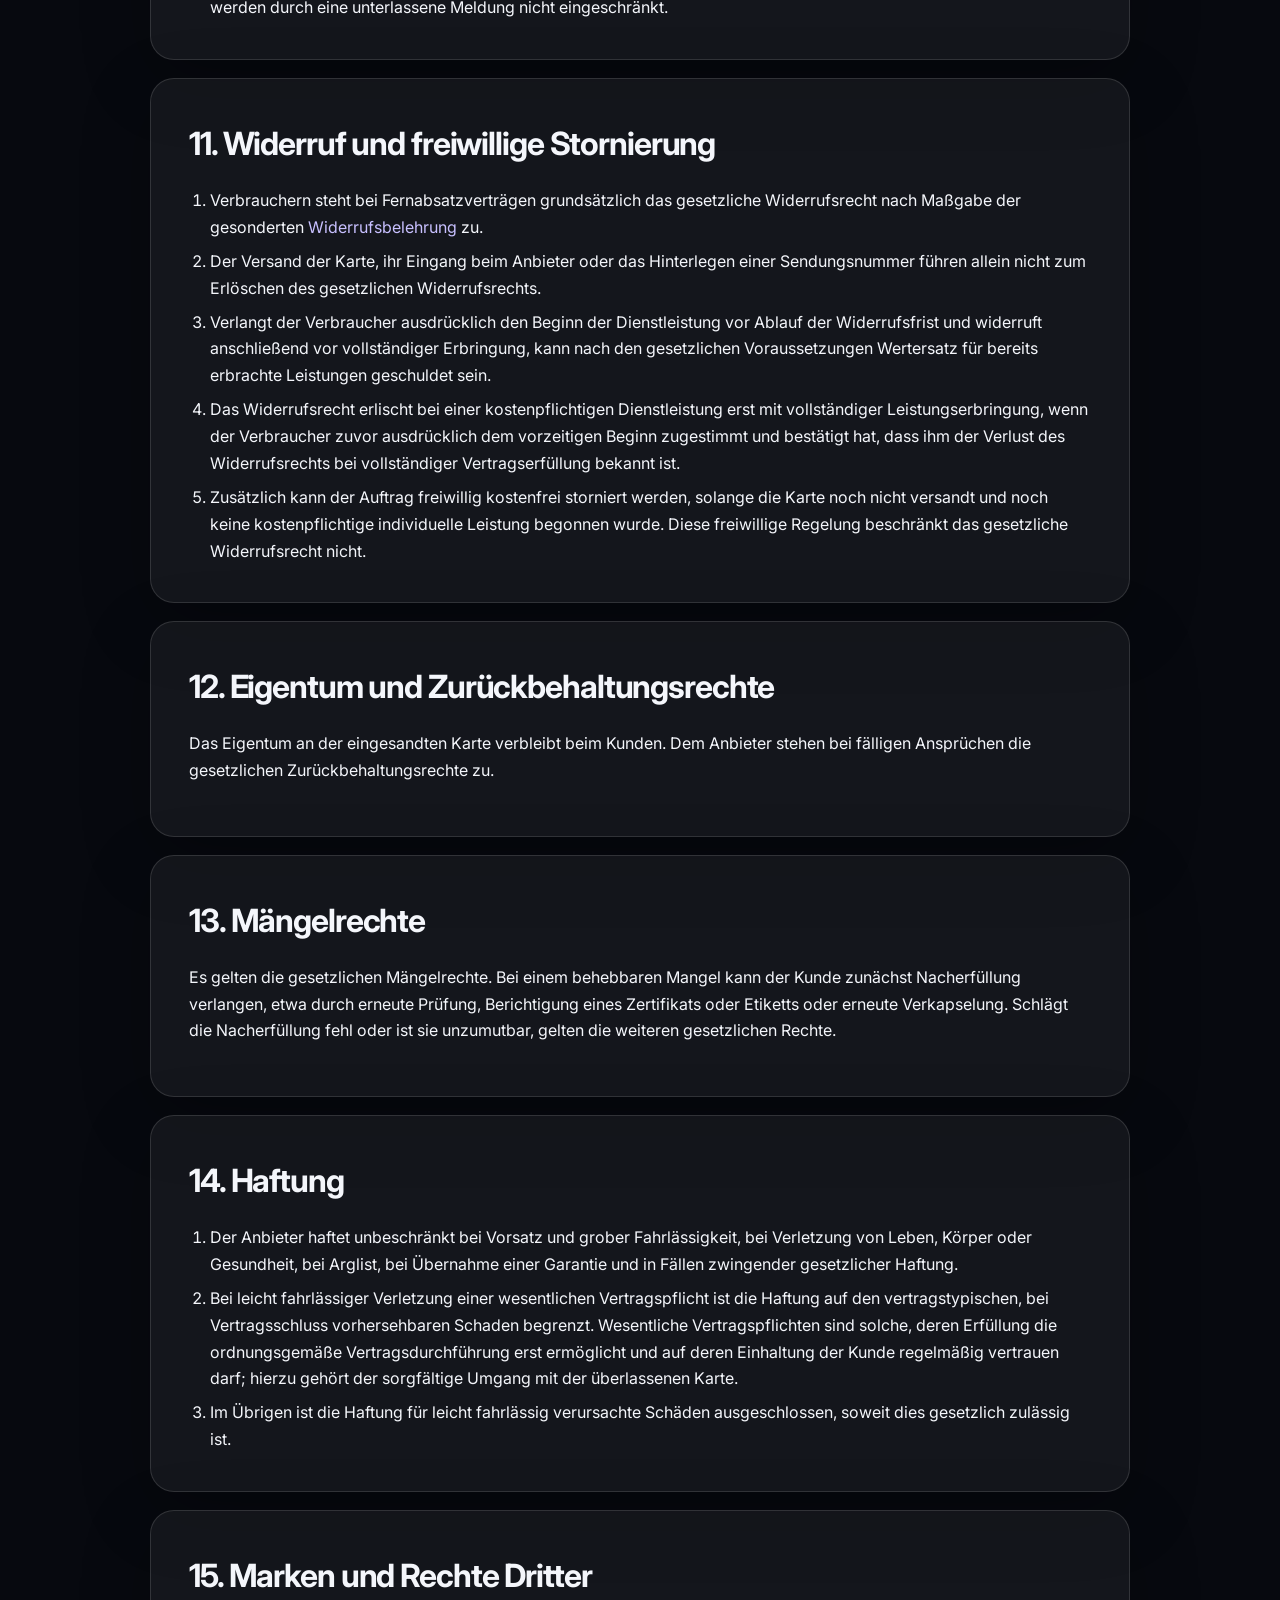
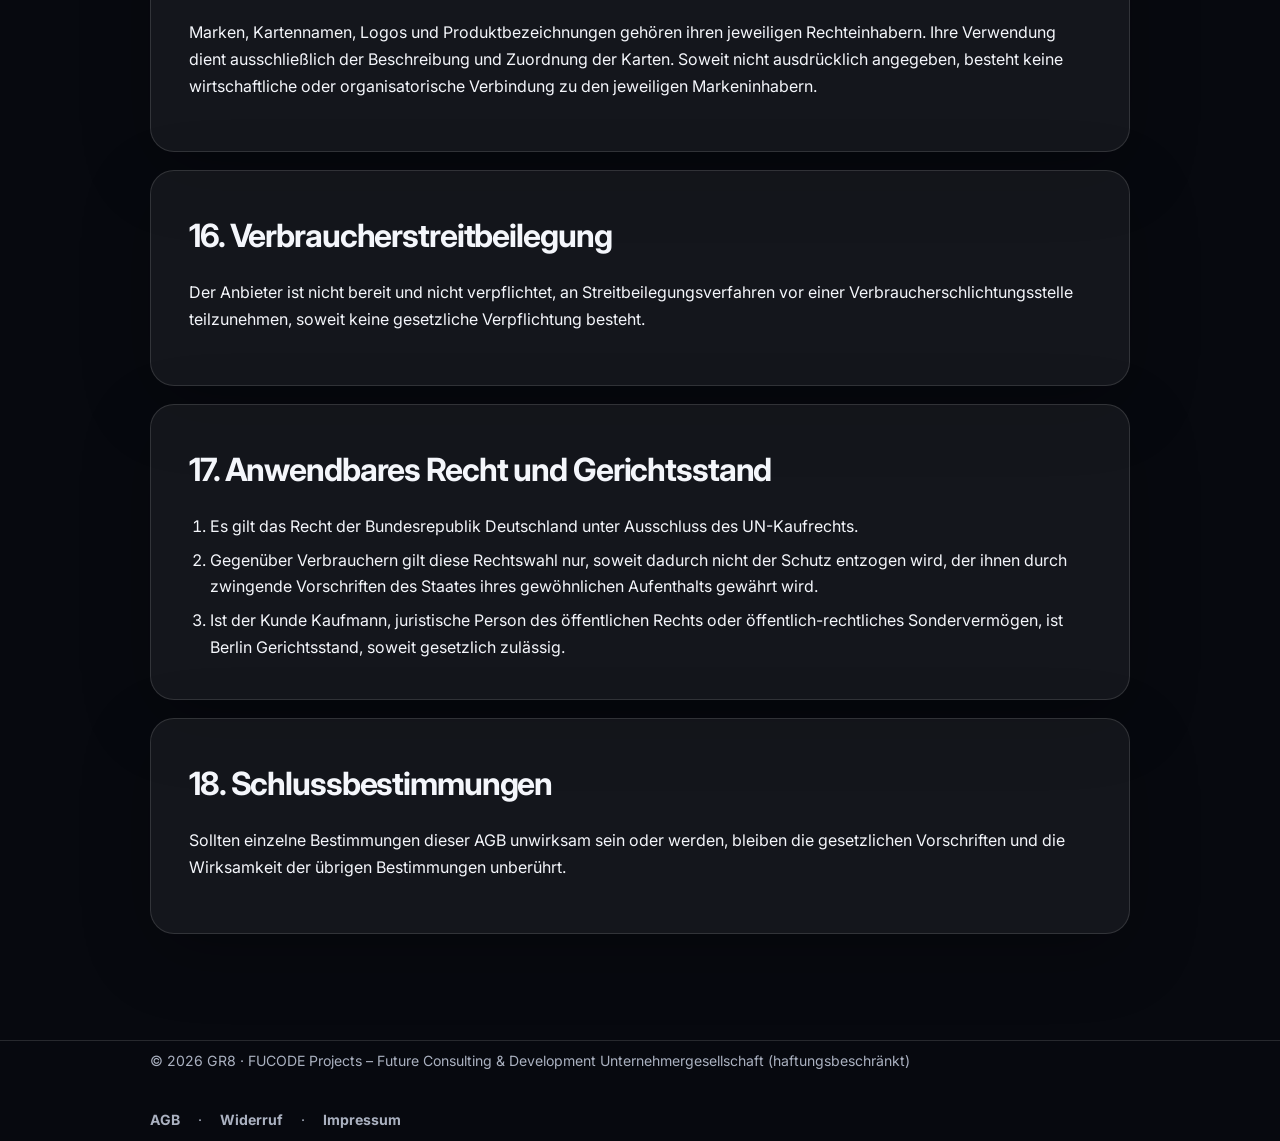
==== commit ec7c970d: "bug logo" ====
--- a/agb.html
+++ b/agb.html
@@ -5,6 +5,11 @@
   <meta name="viewport" content="width=device-width, initial-scale=1.0" />
   <title>Allgemeine Geschäftsbedingungen | GR8 Card Grading</title>
   <meta name="description" content="AGB des GR8 Card-Grading-Service." />
+  <link rel="icon" href="logo.webp" type="image/webp" />
+  <link rel="preconnect" href="https://fonts.googleapis.com" />
+  <link rel="preconnect" href="https://fonts.gstatic.com" crossorigin />
+  <link href="https://fonts.googleapis.com/css2?family=Inter:wght@400;500;600;700;800;900&family=Space+Grotesk:wght@500;600;700&display=swap" rel="stylesheet" />
+  <link rel="stylesheet" href="style.css" />
   <style>
 :root {
   color-scheme: dark;
@@ -101,15 +106,31 @@
   
 </head>
 <body>
-  <header class="topbar">
-    <div class="topbar-inner">
-      <a class="brand" href="index.html"><span class="brand-mark">GR8</span><span>GR8 Card Grading</span></a>
-      <nav class="topnav" aria-label="Hauptnavigation"><a href="index.html">Startseite</a>
-<a href="agb.html" aria-current="page">AGB</a>
-<a href="widerruf.html">Widerruf</a>
-<a href="impressum.html">Impressum</a></nav>
-    </div>
-  </header>
+<div class="bg-orbs" aria-hidden="true">
+  <span class="orb orb-1"></span>
+  <span class="orb orb-2"></span>
+  <span class="orb orb-3"></span>
+</div>
+
+<header class="site-header">
+  <div class="container nav">
+    <a href="index.html#top" class="logo">
+      <img src="logo.webp" alt="GR8 Logo" />
+      <span class="logo-word">
+        GR8
+        <small class="logo-sub">BY REPOKE</small>
+      </span>
+    </a>
+    <nav class="nav-links">
+      <a href="index.html#vorteile">Vorteile</a>
+      <a href="index.html#ablauf">So funktioniert es</a>
+      <a href="index.html#preise">Preise</a>
+      <a href="index.html#zertifikat">Zertifikat prüfen</a>
+      <a href="index.html#faq">FAQ</a>
+    </nav>
+    <a href="https://buy.stripe.com/PLACEHOLDER" class="btn btn-primary btn-sm">Jetzt graden</a>
+  </div>
+</header>
   <main>
 <section class="hero">
   <span class="kicker">Rechtliche Informationen</span>
@@ -148,7 +169,8 @@
 <section class="panel">
   <h2>4. Preise und Zahlung</h2>
   <ol>
-    <li>Es gelten die im Bestellprozess angezeigten Gesamtpreise. Zusätzlich anfallende Versand-, Verpackungs-, Versicherungs- oder sonstige Kosten werden vor Abgabe der Bestellung angezeigt.</li>
+    <li>Es gelten die im Bestellprozess angezeigten Gesamtpreise. Die Kosten der Einsendung der Karten an das Gradingzentrum trägt der Kunde und bezahlt sie an den von ihm gewählten Versanddienstleister. Der reguläre Rückversand vom Gradingzentrum an die im Auftrag angegebene Lieferanschrift wird vom Anbieter übernommen und ist im Leistungspreis enthalten.</li>
+    <li>Nur ausdrücklich gewählte Zusatzleistungen, insbesondere eine abweichende Versandart, ein erhöhter Versicherungsschutz oder ein Versand außerhalb des angebotenen Standardliefergebiets, können gesondert berechnet werden. Solche Zusatzkosten werden vor Abgabe der Bestellung angezeigt.</li>
     <li>Die verfügbaren Zahlungsmethoden ergeben sich aus dem Bestellprozess. Soweit nichts anderes vereinbart ist, ist die Vergütung mit Vertragsschluss fällig.</li>
     <li>Der Anbieter darf die Bearbeitung bis zum Eingang einer fälligen Zahlung zurückstellen.</li>
   </ol>
@@ -157,18 +179,18 @@
 <section class="panel">
   <h2>5. Einsendung und Mitwirkungspflichten des Kunden</h2>
   <ol>
-    <li>Der Kunde sendet die Karten nach den bereitgestellten Versandhinweisen und unter Angabe der Bestell- oder Auftragsnummer ein.</li>
+    <li>Der Kunde sendet die Karten auf eigene Kosten nach den bereitgestellten Versandhinweisen und unter Angabe der Bestell- oder Auftragsnummer an das Gradingzentrum ein.</li>
     <li>Der Kunde ist für eine stabile, feuchtigkeitsgeschützte und dem Kartenwert angemessene Verpackung verantwortlich. Eine nachverfolgbare und ausreichend versicherte Versandart wird empfohlen.</li>
     <li>Bis zum tatsächlichen Eingang beim Anbieter trägt der Kunde das Risiko der von ihm veranlassten Einsendung nach den gesetzlichen Bestimmungen.</li>
     <li>Der Kunde versichert, Eigentümer der Karten oder zur Beauftragung berechtigt zu sein. Rechtswidrige, gefährliche, feuchte, verschimmelte oder gesundheitsgefährdend verunreinigte Gegenstände dürfen nicht eingesandt werden.</li>
-    <li>Notwendige Angaben zur Karte, zum Kartenhalter, zum Rückversand und zu einem gewünschten Versicherungsschutz müssen vollständig und richtig gemacht werden.</li>
+    <li>Notwendige Angaben zur Karte, zum Kartenhalter, zur Lieferanschrift und zu einem gewünschten zusätzlichen Versicherungsschutz müssen vollständig und richtig gemacht werden.</li>
   </ol>
 </section>
 
 <section class="panel">
   <h2>6. Annahme und Ablehnung eingesandter Karten</h2>
   <p>Der Anbieter kann eine Bearbeitung ablehnen, wenn die Karte nicht vom angebotenen Leistungsumfang erfasst ist, eine sichere Bearbeitung nicht möglich ist, erforderliche Angaben oder Zahlungen fehlen, ein konkreter Verdacht auf eine Fälschung oder unzulässige Reproduktion besteht oder die Sendung Personen, Betriebsmittel oder andere Gegenstände gefährden kann.</p>
-  <p>In diesem Fall wird der Kunde informiert. Die Karte wird nach Abstimmung zurückgesandt. Gesetzlich oder vertraglich geschuldete Prüf-, Verpackungs- und Versandkosten können berechnet werden.</p>
+  <p>In diesem Fall wird der Kunde informiert. Die Karte wird nach Abstimmung auf Kosten des Anbieters an den Kunden zurückgesandt. Bereits rechtmäßig erbrachte und kostenpflichtige Prüf- oder Zusatzleistungen können nach den gesetzlichen und vertraglichen Voraussetzungen berechnet werden.</p>
 </section>
 
 <section class="panel">
@@ -199,10 +221,11 @@
 </section>
 
 <section class="panel">
-  <h2>10. Rücksendung</h2>
+  <h2>10. Rückversand</h2>
   <ol>
     <li>Nach Abschluss der Leistung wird die Karte an die im Auftrag angegebene Anschrift zurückgesandt.</li>
-    <li>Versandart, Kosten und vereinbarter Transportversicherungsschutz ergeben sich aus der Bestellung. Eine vom Kunden angegebene Wertschätzung ist keine Anerkennung eines objektiven Markt- oder Ersatzwertes.</li>
+    <li>Die Kosten des regulären Rückversands vom Gradingzentrum zum Kunden übernimmt der Anbieter. Der reguläre Rückversand ist im vereinbarten Leistungspreis enthalten.</li>
+    <li>Versandart und vereinbarter Transportversicherungsschutz ergeben sich aus der Bestellung. Eine vom Kunden angegebene Wertschätzung ist keine Anerkennung eines objektiven Markt- oder Ersatzwertes.</li>
     <li>Kann eine Sendung wegen einer vom Kunden zu vertretenden unrichtigen Anschrift, Nichtannahme oder unterlassenen Abholung nicht zugestellt werden, können die notwendigen Kosten eines erneuten Versands verlangt werden.</li>
     <li>Der Kunde sollte äußerlich erkennbare Transportschäden unverzüglich dokumentieren und melden. Gesetzliche Rechte werden durch eine unterlassene Meldung nicht eingeschränkt.</li>
   </ol>
--- a/style.css
+++ b/style.css
@@ -0,0 +1,348 @@
+:root{
+  --bg:#f5f7fb;
+  --bg-2:#eaf0f8;
+  --surface:rgba(255,255,255,0.75);
+  --surface-2:rgba(255,255,255,0.92);
+  --border:rgba(20,50,110,0.10);
+  --border-strong:rgba(20,50,110,0.22);
+  --text:#0e2247;
+  --muted:#5b6a86;
+  --brand:#2f78d6;
+  --brand-2:#153c85;
+  --accent:#ffd23d;
+  --accent-2:#f5b800;
+  --success:#2fae5f;
+  --danger:#e04b64;
+  --radius:16px;
+  --shadow-lg:0 24px 60px -24px rgba(21,60,133,0.28);
+}
+*{box-sizing:border-box;margin:0;padding:0}
+html,body{background:var(--bg);color:var(--text);font-family:'Inter',system-ui,sans-serif;-webkit-font-smoothing:antialiased;line-height:1.5;scroll-behavior:smooth}
+body{overflow-x:hidden;position:relative;min-height:100vh}
+a{color:inherit;text-decoration:none}
+img{max-width:100%;display:block}
+code{font-family:'JetBrains Mono',ui-monospace,monospace;background:rgba(21,60,133,0.08);padding:2px 6px;border-radius:6px;font-size:0.9em;color:var(--brand-2)}
+
+body::before{content:"";position:fixed;inset:0;background:
+  radial-gradient(1100px 600px at 8% -10%,rgba(47,120,214,0.18),transparent 60%),
+  radial-gradient(900px 500px at 95% 5%,rgba(255,210,61,0.22),transparent 60%),
+  radial-gradient(700px 500px at 50% 110%,rgba(21,60,133,0.10),transparent 60%),
+  linear-gradient(180deg,#f5f7fb 0%,#eaf0f8 100%);
+  z-index:-2;pointer-events:none}
+body::after{content:"";position:fixed;inset:0;background-image:
+  linear-gradient(rgba(21,60,133,0.05) 1px,transparent 1px),
+  linear-gradient(90deg,rgba(21,60,133,0.05) 1px,transparent 1px);
+  background-size:52px 52px;mask-image:radial-gradient(ellipse at 50% 20%,#000 30%,transparent 80%);z-index:-1;pointer-events:none}
+
+.bg-orbs{position:fixed;inset:0;z-index:-1;pointer-events:none;overflow:hidden}
+.orb{position:absolute;border-radius:50%;filter:blur(90px);opacity:0.35}
+.orb-1{width:520px;height:520px;background:#2f78d6;top:-180px;left:-140px}
+.orb-2{width:460px;height:460px;background:#ffd23d;top:8%;right:-160px;opacity:0.5}
+.orb-3{width:420px;height:420px;background:#153c85;bottom:-200px;left:30%;opacity:0.2}
+
+.container{width:100%;max-width:1180px;margin:0 auto;padding:0 24px}
+
+.site-header{position:sticky;top:0;z-index:50;backdrop-filter:blur(20px);background:rgba(245,247,251,0.72);border-bottom:1px solid var(--border)}
+.nav{display:flex;align-items:center;justify-content:space-between;padding:16px 24px;gap:24px}
+.logo{display:flex;align-items:center;gap:10px;font-weight:800;font-size:20px;letter-spacing:0.02em}
+.logo img{width:38px;height:38px;border-radius:8px}
+.logo-word{display:flex;flex-direction:column;line-height:1}
+.logo-sub{font-size:10px;font-weight:500;letter-spacing:0.14em;text-transform:uppercase;color:var(--muted);margin-top:3px}
+.nav-links{display:flex;gap:28px;font-size:14px;color:var(--muted);font-weight:500}
+.nav-links a:hover{color:var(--text)}
+@media(max-width:860px){.nav-links{display:none}}
+
+.btn{display:inline-flex;align-items:center;justify-content:center;gap:8px;padding:12px 20px;border-radius:12px;font-weight:600;font-size:14px;cursor:pointer;border:1px solid transparent;transition:transform .15s ease,box-shadow .2s,background .2s,border-color .2s;white-space:nowrap}
+.btn:hover{transform:translateY(-1px)}
+.btn-sm{padding:9px 14px;font-size:13px}
+.btn-lg{padding:16px 26px;font-size:15px}
+.btn-primary{background:linear-gradient(135deg,var(--brand-2),var(--brand));color:#fff;box-shadow:0 12px 30px -10px rgba(47,120,214,0.55)}
+.btn-primary:hover{box-shadow:0 16px 40px -8px rgba(47,120,214,0.7)}
+.btn-outline{background:transparent;border-color:var(--border-strong);color:var(--text)}
+.btn-outline:hover{background:var(--surface);border-color:var(--brand)}
+.btn-ghost{background:var(--surface);border-color:var(--border);color:var(--text)}
+.btn-ghost:hover{background:var(--surface-2)}
+
+.glass{background:linear-gradient(180deg,rgba(255,255,255,0.85),rgba(255,255,255,0.6));border:1px solid var(--border);border-radius:var(--radius);backdrop-filter:blur(14px);box-shadow:var(--shadow-lg)}
+
+.hero{padding:80px 0 40px;position:relative}
+.hero-inner{text-align:center;max-width:820px;margin:0 auto}
+.pill{display:inline-flex;align-items:center;gap:8px;padding:6px 14px;border-radius:999px;background:var(--surface);border:1px solid var(--border);font-size:12px;color:var(--muted);font-weight:500;margin-bottom:24px}
+.pulse{width:8px;height:8px;border-radius:50%;background:var(--success);box-shadow:0 0 0 0 rgba(74,222,128,0.6);animation:pulse 2s infinite}
+@keyframes pulse{0%{box-shadow:0 0 0 0 rgba(74,222,128,0.6)}70%{box-shadow:0 0 0 10px rgba(74,222,128,0)}100%{box-shadow:0 0 0 0 rgba(74,222,128,0)}}
+h1{font-family:'Space Grotesk','Inter',sans-serif;font-size:clamp(40px,6vw,72px);line-height:1.05;letter-spacing:-0.03em;font-weight:700}
+.gradient-text{background:linear-gradient(135deg,var(--brand-2) 0%,var(--brand) 55%,var(--accent-2) 100%);-webkit-background-clip:text;background-clip:text;color:transparent}
+.lead{font-size:clamp(16px,1.4vw,19px);color:var(--muted);margin:22px auto 32px;max-width:640px}
+.hero-cta{display:flex;gap:12px;justify-content:center;flex-wrap:wrap}
+.hero-stats{display:flex;justify-content:center;gap:56px;margin-top:56px;flex-wrap:wrap}
+.hero-stats div{display:flex;flex-direction:column;align-items:center}
+.hero-stats strong{font-family:'Space Grotesk',sans-serif;font-size:28px;color:var(--text);font-weight:700}
+.hero-stats span{font-size:13px;color:var(--muted);margin-top:2px}
+
+.cert-preview-wrap{margin-top:64px}
+.hero-visual{max-width:520px;margin:0 auto;border-radius:24px;padding:14px;background:linear-gradient(180deg,rgba(255,255,255,0.9),rgba(255,255,255,0.55));border:1.5px solid var(--border-strong);box-shadow:var(--shadow-lg);position:relative;overflow:visible}
+.hero-visual::before{content:"";position:absolute;inset:14px;border-radius:16px;border:1px solid rgba(21,60,133,0.08);pointer-events:none;z-index:1}
+.hero-image-stack{position:relative;width:100%;perspective:1600px}
+.hero-image{width:100%;height:auto;display:block;border-radius:16px;object-fit:contain;max-height:720px;transition:opacity .55s ease,transform .7s cubic-bezier(.2,.7,.2,1);backface-visibility:hidden}
+.hero-image-back{position:absolute;inset:0;opacity:0;transform:rotateY(12deg) scale(.98)}
+.hero-visual[data-side="back"] .hero-image-front{opacity:0;transform:rotateY(-12deg) scale(.98)}
+.hero-visual[data-side="back"] .hero-image-back{opacity:1;transform:rotateY(0) scale(1)}
+.hero-overlays{position:absolute;inset:0;z-index:2;pointer-events:none;transition:opacity .35s ease}
+.hero-visual[data-side="back"] .hero-overlays{opacity:0}
+.side-toggle{position:relative;margin:22px auto 0;display:inline-flex;padding:5px;background:rgba(255,255,255,0.85);border:1.5px solid var(--border-strong);border-radius:999px;box-shadow:0 8px 24px -12px rgba(21,60,133,0.25);backdrop-filter:blur(10px);gap:0;isolation:isolate}
+.cert-preview-wrap{text-align:center}
+.side-toggle-btn{position:relative;z-index:2;border:0;background:transparent;padding:9px 20px;font-family:'Space Grotesk',sans-serif;font-weight:600;font-size:13px;letter-spacing:0.03em;color:var(--muted);cursor:pointer;border-radius:999px;transition:color .3s ease}
+.side-toggle-btn.is-active{color:#fff}
+.side-toggle-thumb{position:absolute;z-index:1;top:5px;bottom:5px;left:5px;width:calc(50% - 5px);background:linear-gradient(135deg,var(--brand-2),var(--brand));border-radius:999px;box-shadow:0 6px 18px -6px rgba(21,60,133,0.55);transition:transform .4s cubic-bezier(.2,.7,.2,1)}
+.side-toggle[data-side="back"] .side-toggle-thumb{transform:translateX(100%)}
+/* Premium callout system (SVG bezier + chips) */
+.hero-overlays{position:absolute;inset:14px;z-index:2;pointer-events:none}
+.callout-svg{position:absolute;inset:0;width:100%;height:100%;overflow:visible;pointer-events:none}
+.callout-path{fill:none;stroke:url(#calloutGrad);stroke-width:1.6;stroke-linecap:round;opacity:.7;stroke-dasharray:220;stroke-dashoffset:220;transition:stroke-dashoffset .65s ease-out,opacity .25s ease,stroke-width .25s ease;filter:drop-shadow(0 0 6px rgba(31,94,172,0.22))}
+.hero-overlays.is-visible .callout-path{stroke-dashoffset:0}
+.callout-target{position:absolute;width:9px;height:9px;border-radius:50%;background:#fff;border:2px solid var(--brand-2);transform:translate(-50%,-50%);box-shadow:0 0 0 5px rgba(31,94,172,0.09),0 1px 4px rgba(21,60,133,0.25);opacity:0;transition:opacity .4s ease .25s,transform .25s ease,box-shadow .25s ease;pointer-events:none}
+.hero-overlays.is-visible .callout-target{opacity:1}
+.callout-target::before{content:"";position:absolute;left:50%;top:50%;width:18px;height:18px;border-radius:50%;border:1px solid rgba(31,94,172,0.4);transform:translate(-50%,-50%) scale(.6);opacity:0;animation:calloutRingPulse 1.9s ease-out .5s 1}
+@keyframes calloutRingPulse{0%{transform:translate(-50%,-50%) scale(.5);opacity:0}30%{opacity:1}100%{transform:translate(-50%,-50%) scale(1.5);opacity:0}}
+.callout-chip{position:absolute;pointer-events:auto;display:inline-flex;align-items:center;gap:8px;padding:7px 11px 7px 8px;background:rgba(255,255,255,0.94);border:1px solid rgba(21,60,133,0.14);border-radius:13px;box-shadow:0 6px 20px -12px rgba(21,60,133,0.4),0 1px 3px rgba(21,60,133,0.08);backdrop-filter:blur(8px);font-family:'Space Grotesk',sans-serif;font-weight:600;font-size:12.5px;line-height:1;color:var(--brand-2);white-space:nowrap;opacity:0;transform:translateY(6px);transition:opacity .45s ease,transform .25s ease,box-shadow .25s ease}
+.hero-overlays.is-visible .callout-chip{opacity:1;transform:translateY(0)}
+.callout-chip .idx{display:inline-flex;align-items:center;justify-content:center;width:18px;height:18px;border-radius:6px;background:linear-gradient(135deg,var(--brand-2),var(--brand));color:#fff;font-size:10px;font-weight:800;text-transform:uppercase;letter-spacing:.03em}
+.callout-chip:hover{transform:translateY(-2px);box-shadow:0 10px 24px -12px rgba(21,60,133,0.5),0 1px 3px rgba(21,60,133,0.1)}
+.hero-overlays[data-active] .callout-path{opacity:.35}
+.hero-overlays[data-active] .callout-target{opacity:.45}
+.hero-overlays[data-active="a"] .callout-path[data-id="a"],
+.hero-overlays[data-active="b"] .callout-path[data-id="b"],
+.hero-overlays[data-active="c"] .callout-path[data-id="c"],
+.hero-overlays[data-active="d"] .callout-path[data-id="d"],
+.hero-overlays[data-active="e"] .callout-path[data-id="e"],
+.hero-overlays[data-active="f"] .callout-path[data-id="f"]{opacity:1;stroke-width:2}
+.hero-overlays[data-active="a"] .callout-target[data-id="a"],
+.hero-overlays[data-active="b"] .callout-target[data-id="b"],
+.hero-overlays[data-active="c"] .callout-target[data-id="c"],
+.hero-overlays[data-active="d"] .callout-target[data-id="d"],
+.hero-overlays[data-active="e"] .callout-target[data-id="e"],
+.hero-overlays[data-active="f"] .callout-target[data-id="f"]{opacity:1;transform:translate(-50%,-50%) scale(1.25);box-shadow:0 0 0 7px rgba(31,94,172,0.14),0 1px 6px rgba(21,60,133,0.3)}
+/* stagger */
+.hero-overlays.is-visible .callout-path[data-id="a"]{transition-delay:.05s}
+.hero-overlays.is-visible .callout-path[data-id="b"]{transition-delay:.13s}
+.hero-overlays.is-visible .callout-path[data-id="c"]{transition-delay:.21s}
+.hero-overlays.is-visible .callout-path[data-id="d"]{transition-delay:.29s}
+.hero-overlays.is-visible .callout-path[data-id="e"]{transition-delay:.37s}
+.hero-overlays.is-visible .callout-path[data-id="f"]{transition-delay:.45s}
+.hero-overlays.is-visible .callout-chip[data-id="a"]{transition-delay:.30s}
+.hero-overlays.is-visible .callout-chip[data-id="b"]{transition-delay:.38s}
+.hero-overlays.is-visible .callout-chip[data-id="c"]{transition-delay:.46s}
+.hero-overlays.is-visible .callout-chip[data-id="d"]{transition-delay:.54s}
+.hero-overlays.is-visible .callout-chip[data-id="e"]{transition-delay:.62s}
+.hero-overlays.is-visible .callout-chip[data-id="f"]{transition-delay:.70s}
+/* Mobile list */
+.callout-mobile-list{display:none}
+@media(min-width:768px) and (max-width:1023px){
+  .callout-chip{font-size:11.5px;padding:6px 9px 6px 7px}
+  .callout-chip .idx{width:16px;height:16px;font-size:9px}
+}
+@media(max-width:767px){
+  .callout-svg{display:none}
+  .callout-chip{display:none}
+  .callout-target{width:24px;height:24px;background:rgba(255,255,255,0.95);border:1.5px solid var(--brand-2);box-shadow:0 4px 12px rgba(21,60,133,0.28);pointer-events:auto;cursor:pointer;font-family:'Space Grotesk',sans-serif;font-weight:800;font-size:10px;color:var(--brand-2);display:flex;align-items:center;justify-content:center;text-transform:uppercase}
+  .callout-target::before{display:none}
+  .callout-target::after{content:attr(data-id)}
+  .callout-mobile-list{display:grid;grid-template-columns:1fr 1fr;gap:8px;margin:20px auto 0;padding:0;max-width:520px;list-style:none}
+  .callout-mobile-list li{display:flex;align-items:center;gap:8px;padding:9px 11px;background:rgba(255,255,255,0.92);border:1px solid rgba(21,60,133,0.12);border-radius:11px;font-family:'Space Grotesk',sans-serif;font-size:12px;color:var(--brand-2);font-weight:600;transition:background .2s ease,border-color .2s ease,transform .2s ease}
+  .callout-mobile-list li .idx{display:inline-flex;align-items:center;justify-content:center;width:18px;height:18px;border-radius:6px;background:linear-gradient(135deg,var(--brand-2),var(--brand));color:#fff;font-size:10px;font-weight:800;text-transform:uppercase}
+  .callout-mobile-list li.is-active{background:rgba(31,94,172,0.09);border-color:var(--brand-2);transform:translateY(-1px)}
+  .hero-overlays[data-active] .callout-target{opacity:.55}
+  .hero-overlays[data-active="a"] .callout-target[data-id="a"],
+  .hero-overlays[data-active="b"] .callout-target[data-id="b"],
+  .hero-overlays[data-active="c"] .callout-target[data-id="c"],
+  .hero-overlays[data-active="d"] .callout-target[data-id="d"],
+  .hero-overlays[data-active="e"] .callout-target[data-id="e"],
+  .hero-overlays[data-active="f"] .callout-target[data-id="f"]{opacity:1;transform:translate(-50%,-50%) scale(1.15);background:var(--brand-2);color:#fff;box-shadow:0 6px 18px rgba(21,60,133,0.4)}
+}
+@media (prefers-reduced-motion:reduce){
+  .callout-path{transition:none;stroke-dashoffset:0}
+  .callout-chip,.callout-target{transition:none;opacity:1;transform:translateY(0)}
+  .callout-target{transform:translate(-50%,-50%)}
+  .callout-target::before{animation:none}
+}
+
+.cert-preview-header{display:flex;justify-content:space-between;align-items:flex-start;padding-bottom:20px;border-bottom:1px solid var(--border)}
+.cert-label{font-size:11px;letter-spacing:0.2em;color:var(--brand);font-weight:700}
+.cert-id{font-family:'Space Grotesk',monospace;font-size:20px;font-weight:600;margin-top:4px}
+.cert-grade{text-align:right}
+.grade-num{font-family:'Space Grotesk',sans-serif;font-size:56px;font-weight:700;line-height:1;background:linear-gradient(135deg,var(--brand),var(--accent));-webkit-background-clip:text;background-clip:text;color:transparent;display:block}
+.grade-label{font-size:11px;letter-spacing:0.2em;color:var(--muted);font-weight:600}
+.cert-preview-body{padding-top:20px}
+.cert-row{display:flex;justify-content:space-between;padding:10px 0;font-size:14px}
+.cert-row span{color:var(--muted)}
+.cert-subgrades{display:grid;grid-template-columns:repeat(3,1fr);gap:12px;margin-top:16px;padding-top:16px;border-top:1px dashed var(--border)}
+.cert-subgrades>div{text-align:center;padding:12px;background:var(--surface);border-radius:12px}
+.cert-subgrades span{font-size:11px;color:var(--muted);text-transform:uppercase;letter-spacing:0.1em}
+.cert-subgrades strong{display:block;font-family:'Space Grotesk',sans-serif;font-size:22px;margin-top:4px}
+
+.section{padding:100px 0}
+.section-head{text-align:center;max-width:640px;margin:0 auto 56px}
+.eyebrow{display:inline-block;font-size:12px;letter-spacing:0.2em;color:var(--brand);text-transform:uppercase;font-weight:600;margin-bottom:12px}
+.section-head h2{font-family:'Space Grotesk',sans-serif;font-size:clamp(30px,4vw,44px);letter-spacing:-0.02em;font-weight:700}
+.section-head p{color:var(--muted);margin-top:14px;font-size:16px}
+
+.grid{display:grid;gap:20px}
+.grid-3{grid-template-columns:repeat(3,1fr)}
+.grid-4{grid-template-columns:repeat(4,1fr)}
+@media(max-width:900px){.grid-3,.grid-4{grid-template-columns:repeat(2,1fr)}}
+@media(max-width:560px){.grid-3,.grid-4{grid-template-columns:1fr}}
+
+.card{padding:28px;transition:transform .25s,border-color .25s}
+.card:hover{transform:translateY(-4px);border-color:var(--border-strong)}
+.card .icon{width:44px;height:44px;display:flex;align-items:center;justify-content:center;border-radius:12px;background:linear-gradient(135deg,rgba(62,198,255,0.15),rgba(123,108,255,0.15));border:1px solid var(--border);font-size:20px;margin-bottom:16px}
+.card h3{font-family:'Space Grotesk',sans-serif;font-size:18px;margin-bottom:8px;font-weight:600}
+.card p{color:var(--muted);font-size:14.5px}
+
+.steps .step{padding:28px;position:relative}
+.steps-animated .step{opacity:0;transform:translateY(24px);animation:step-in .7s cubic-bezier(.2,.7,.2,1) forwards;animation-delay:var(--step-delay,0s);transition:transform .3s ease,box-shadow .3s ease,border-color .3s ease}
+.steps-animated .step:hover{transform:translateY(-6px);border-color:var(--brand);box-shadow:0 30px 60px -24px rgba(47,120,214,.35)}
+.steps-animated{counter-reset:step}
+.steps-animated .step::before{content:"";position:absolute;left:0;top:0;height:3px;width:0;background:linear-gradient(90deg,var(--brand-2),var(--brand),var(--accent));border-radius:3px 3px 0 0;animation:step-bar 1s ease forwards;animation-delay:calc(var(--step-delay,0s) + .3s)}
+.steps-animated .step-num{display:inline-block;position:relative}
+.steps-animated .step-num::after{content:"";position:absolute;left:-4px;right:-4px;bottom:-4px;height:2px;background:var(--accent);transform:scaleX(0);transform-origin:left;animation:step-underline .5s ease forwards;animation-delay:calc(var(--step-delay,0s) + .6s)}
+@keyframes step-in{to{opacity:1;transform:translateY(0)}}
+@keyframes step-bar{to{width:100%}}
+@keyframes step-underline{to{transform:scaleX(1)}}
+@media (prefers-reduced-motion:reduce){.steps-animated .step,.steps-animated .step::before,.steps-animated .step-num::after{animation:none;opacity:1;transform:none;width:100%}}
+.step-num{font-family:'Space Grotesk',sans-serif;font-size:14px;font-weight:600;color:var(--brand);letter-spacing:0.15em}
+.step h3{font-family:'Space Grotesk',sans-serif;font-size:20px;margin:12px 0 8px;font-weight:600}
+.step p{color:var(--muted);font-size:14.5px}
+
+/* Timeline */
+.timeline{list-style:none;position:relative;display:grid;grid-template-columns:repeat(4,1fr);gap:24px;padding:60px 0 20px}
+.timeline-track{position:absolute;left:6%;right:6%;top:96px;height:4px;border-radius:4px;background:linear-gradient(90deg,rgba(21,60,133,0.10),rgba(21,60,133,0.14),rgba(21,60,133,0.10));overflow:hidden}
+.timeline-track::before{content:"";position:absolute;inset:0;background-image:radial-gradient(circle,rgba(21,60,133,0.25) 1px,transparent 1.5px);background-size:10px 4px;opacity:.5}
+.timeline-progress{position:absolute;left:0;top:0;bottom:0;width:0;background:linear-gradient(90deg,var(--brand-2),var(--brand) 55%,var(--accent));border-radius:4px;box-shadow:0 0 18px rgba(47,120,214,.55);animation:tl-progress 2.4s cubic-bezier(.2,.7,.2,1) forwards;animation-delay:.2s}
+@keyframes tl-progress{to{width:100%}}
+.timeline-item{position:relative;display:flex;flex-direction:column;align-items:center;text-align:center;opacity:0;transform:translateY(24px);animation:tl-in .7s cubic-bezier(.2,.7,.2,1) forwards;animation-delay:var(--tl-delay,0s)}
+@keyframes tl-in{to{opacity:1;transform:translateY(0)}}
+.timeline-dot{position:relative;width:64px;height:64px;border-radius:50%;background:linear-gradient(135deg,#fff,rgba(255,255,255,.85));border:1.5px solid var(--border-strong);display:flex;align-items:center;justify-content:center;font-family:'Space Grotesk',sans-serif;font-weight:700;color:var(--brand-2);box-shadow:0 12px 30px -10px rgba(21,60,133,.35);z-index:2;transition:transform .3s ease,box-shadow .3s ease,border-color .3s ease}
+.timeline-dot span{font-size:16px;letter-spacing:.05em}
+.timeline-dot::before{content:"";position:absolute;inset:-6px;border-radius:50%;border:1.5px solid rgba(47,120,214,.35);opacity:0;animation:tl-ring 2.6s ease-out infinite;animation-delay:calc(var(--tl-delay,0s) + .6s)}
+.timeline-dot::after{content:"";position:absolute;inset:4px;border-radius:50%;background:radial-gradient(circle at 30% 30%,rgba(47,120,214,.15),transparent 60%);pointer-events:none}
+@keyframes tl-ring{0%{transform:scale(.8);opacity:.8}70%{transform:scale(1.4);opacity:0}100%{transform:scale(1.4);opacity:0}}
+.timeline-item:hover .timeline-dot{transform:translateY(-3px) scale(1.06);border-color:var(--brand);box-shadow:0 18px 40px -10px rgba(47,120,214,.55)}
+.timeline-card{margin-top:26px;padding:22px 20px;width:100%;position:relative;transition:transform .3s ease,box-shadow .3s ease,border-color .3s ease}
+.timeline-card::before{content:"";position:absolute;top:-8px;left:50%;transform:translateX(-50%) rotate(45deg);width:14px;height:14px;background:rgba(255,255,255,0.9);border-left:1px solid var(--border);border-top:1px solid var(--border)}
+.timeline-item:hover .timeline-card{transform:translateY(-4px);border-color:var(--brand);box-shadow:0 30px 60px -24px rgba(47,120,214,.35)}
+.timeline-tag{display:inline-block;font-size:11px;letter-spacing:.18em;text-transform:uppercase;color:var(--brand);font-weight:700;margin-bottom:8px}
+.timeline-card h3{font-family:'Space Grotesk',sans-serif;font-size:18px;font-weight:600;margin-bottom:6px}
+.timeline-card p{color:var(--muted);font-size:14px;line-height:1.55}
+@media(max-width:860px){
+  .timeline{grid-template-columns:1fr;padding:20px 0 0;gap:18px}
+  .timeline-track{left:32px;right:auto;top:60px;bottom:20px;width:4px;height:auto}
+  .timeline-progress{width:4px;height:0;animation:tl-progress-v 2.4s cubic-bezier(.2,.7,.2,1) forwards;animation-delay:.2s}
+  @keyframes tl-progress-v{to{height:100%}}
+  .timeline-item{flex-direction:row;align-items:flex-start;text-align:left;gap:20px;padding-left:0}
+  .timeline-dot{flex:0 0 56px;width:56px;height:56px}
+  .timeline-card{margin-top:0;flex:1}
+  .timeline-card::before{top:22px;left:-7px;transform:rotate(45deg);border-left:1px solid var(--border);border-top:none;border-bottom:1px solid var(--border);border-right:none}
+}
+@media (prefers-reduced-motion:reduce){
+  .timeline-item,.timeline-progress,.timeline-dot::before{animation:none}
+  .timeline-item{opacity:1;transform:none}
+  .timeline-progress{width:100%}
+  @media(max-width:860px){.timeline-progress{height:100%}}
+}
+
+.pricing .price-card{padding:32px;display:flex;flex-direction:column;gap:16px;position:relative;transition:transform .25s,border-color .25s}
+.pricing .price-card:hover{transform:translateY(-4px)}
+.price-card h3{font-family:'Space Grotesk',sans-serif;font-size:22px;font-weight:600}
+.price-card .price{display:flex;align-items:baseline;gap:6px;font-family:'Space Grotesk',sans-serif}
+.price-card .price span{font-size:44px;font-weight:700}
+.price-card .price small{color:var(--muted);font-size:14px}
+.price-card ul{list-style:none;display:flex;flex-direction:column;gap:10px;color:var(--muted);font-size:14.5px}
+.price-card ul li{padding-left:24px;position:relative}
+.price-card ul li::before{content:"✓";position:absolute;left:0;color:var(--brand);font-weight:700}
+.price-card.featured{border-color:transparent;background:linear-gradient(180deg,rgba(47,120,214,0.10),rgba(255,210,61,0.08));box-shadow:0 30px 80px -20px rgba(47,120,214,0.30),0 0 0 1px rgba(47,120,214,0.35) inset}
+.price-card .badge{position:absolute;top:-12px;right:24px;padding:5px 12px;border-radius:999px;background:linear-gradient(135deg,var(--brand-2),var(--brand));color:#fff;font-size:11px;font-weight:700;letter-spacing:0.1em;text-transform:uppercase}
+
+.verify{max-width:760px;margin:0 auto;padding:32px}
+.verify-form{display:flex;gap:12px;flex-wrap:wrap}
+.verify-form input{flex:1;min-width:220px;padding:14px 18px;border-radius:12px;background:#fff;border:1px solid var(--border-strong);color:var(--text);font-family:'Space Grotesk',monospace;font-size:15px;outline:none;transition:border-color .2s,box-shadow .2s}
+.verify-form input:focus{border-color:var(--brand);box-shadow:0 0 0 4px rgba(47,120,214,0.15)}
+.verify-result{margin-top:24px}
+.verify-result:empty{display:none}
+
+.cert-detail{padding:28px;display:grid;gap:24px}
+.cert-detail-header{display:flex;justify-content:space-between;align-items:flex-start;gap:16px;flex-wrap:wrap;padding-bottom:20px;border-bottom:1px solid var(--border)}
+.cert-detail-header h3{font-family:'Space Grotesk',sans-serif;font-size:26px;font-weight:700}
+.cert-detail-header .meta{color:var(--muted);font-size:14px;margin-top:4px}
+.cert-detail-grid{display:grid;grid-template-columns:repeat(3,1fr);gap:12px}
+@media(max-width:640px){.cert-detail-grid{grid-template-columns:repeat(2,1fr)}}
+.cert-detail-grid>div{padding:14px;background:var(--surface);border:1px solid var(--border);border-radius:12px}
+.cert-detail-grid span{font-size:11px;color:var(--muted);text-transform:uppercase;letter-spacing:0.12em}
+.cert-detail-grid strong{display:block;margin-top:4px;font-family:'Space Grotesk',sans-serif;font-size:16px}
+.cert-status{display:inline-flex;align-items:center;gap:6px;padding:4px 10px;border-radius:999px;background:rgba(74,222,128,0.12);color:var(--success);border:1px solid rgba(74,222,128,0.3);font-size:12px;font-weight:600}
+.cert-error{padding:28px;text-align:center;color:var(--danger);border-color:rgba(255,84,112,0.4);background:linear-gradient(180deg,rgba(255,84,112,0.08),rgba(255,84,112,0.02))}
+
+.faq{max-width:760px;margin:0 auto;display:flex;flex-direction:column;gap:12px}
+.faq details{padding:20px 24px;cursor:pointer;transition:border-color .2s}
+.faq details[open]{border-color:var(--border-strong)}
+.faq summary{font-weight:600;font-family:'Space Grotesk',sans-serif;font-size:16px;list-style:none;display:flex;justify-content:space-between;align-items:center}
+.faq summary::-webkit-details-marker{display:none}
+.faq summary::after{content:"+";font-size:22px;color:var(--brand);transition:transform .2s;font-weight:400}
+.faq details[open] summary::after{transform:rotate(45deg)}
+.faq details p{color:var(--muted);margin-top:12px;font-size:14.5px}
+
+.cta-section{padding-bottom:120px}
+.cta-box{padding:60px 40px;text-align:center;background:linear-gradient(135deg,rgba(47,120,214,0.14),rgba(255,210,61,0.14));border-color:rgba(47,120,214,0.25)}
+.cta-box h2{font-family:'Space Grotesk',sans-serif;font-size:clamp(26px,3vw,38px);font-weight:700;letter-spacing:-0.02em}
+.cta-box p{color:var(--muted);margin:12px 0 28px}
+
+.site-footer{border-top:1px solid var(--border);padding:32px 0;background:rgba(255,255,255,0.5)}
+.footer-inner{display:flex;justify-content:space-between;align-items:center;gap:16px;flex-wrap:wrap;color:var(--muted);font-size:13px}
+
+.cert-page .cert-main{padding:80px 0 120px;min-height:calc(100vh - 200px)}
+.cert-page .cert-detail{max-width:760px;margin:0 auto}
+
+/* ============ Compare Chart (Warum GRAID?) ============ */
+.compare-chart-wrap{margin:32px auto 40px;padding:28px;text-align:left;max-width:960px}
+.compare-chart-head{margin-bottom:20px;text-align:center}
+.compare-chart-head h3{font-family:'Space Grotesk',sans-serif;font-size:clamp(20px,2.4vw,26px);font-weight:700;letter-spacing:-0.01em}
+.compare-chart-head p{color:var(--muted);font-size:14.5px;margin-top:6px}
+.compare-chart{display:grid;grid-template-columns:auto auto 1fr;grid-template-rows:1fr auto auto;column-gap:8px;row-gap:6px;min-height:420px}
+.cc-ylabel{grid-column:1;grid-row:1;writing-mode:vertical-rl;transform:rotate(180deg);align-self:center;justify-self:center;font-size:12px;letter-spacing:0.14em;text-transform:uppercase;color:var(--muted);font-weight:600}
+.cc-yaxis{grid-column:2;grid-row:1;position:relative;width:52px}
+.cc-plot{grid-column:3;grid-row:1;position:relative;background:
+  linear-gradient(180deg,rgba(255,255,255,0.6),rgba(255,255,255,0.35));
+  border:1px solid var(--border);border-radius:14px;overflow:visible}
+.cc-plot::before,.cc-plot::after{content:"";position:absolute;left:0;right:0;pointer-events:none}
+.cc-plot::before{top:0;bottom:0;background-image:
+  linear-gradient(to right,rgba(21,60,133,0.07) 1px,transparent 1px),
+  linear-gradient(to bottom,rgba(21,60,133,0.07) 1px,transparent 1px);
+  background-size:calc(100%/6) 100%,100% 25%;border-radius:14px}
+.cc-xaxis{grid-column:3;grid-row:2;position:relative;height:24px;margin-top:4px}
+.cc-xlabel{grid-column:3;grid-row:3;text-align:center;font-size:12px;letter-spacing:0.14em;text-transform:uppercase;color:var(--muted);font-weight:600;margin-top:2px}
+.cc-tick{position:absolute;font-family:'Space Grotesk',sans-serif;font-size:11px;color:var(--muted);font-weight:600;white-space:nowrap}
+.cc-tick-y{right:6px;transform:translateY(-50%)}
+.cc-tick-x{top:4px;transform:translateX(-50%)}
+.cc-point{position:absolute;transform:translate(-50%,-50%);width:14px;height:14px;border-radius:50%;background:rgba(21,60,133,0.55);border:2px solid rgba(255,255,255,0.9);box-shadow:0 4px 12px -3px rgba(21,60,133,0.35);cursor:pointer;padding:0;transition:transform .2s ease,box-shadow .2s ease;z-index:2}
+.cc-point:hover,.cc-point:focus-visible,.cc-point.is-active{transform:translate(-50%,-50%) scale(1.25);outline:none;box-shadow:0 8px 22px -4px rgba(21,60,133,0.5)}
+.cc-point.is-featured{width:26px;height:26px;background:linear-gradient(135deg,var(--brand-2),var(--brand));border-color:var(--accent);box-shadow:0 0 0 6px rgba(47,120,214,0.15),0 12px 30px -8px rgba(47,120,214,0.6);z-index:4;animation:cc-pulse 2.4s ease-in-out infinite}
+.cc-point.is-featured:hover,.cc-point.is-featured:focus-visible,.cc-point.is-featured.is-active{transform:translate(-50%,-50%) scale(1.12)}
+@keyframes cc-pulse{0%,100%{box-shadow:0 0 0 6px rgba(47,120,214,0.15),0 12px 30px -8px rgba(47,120,214,0.6)}50%{box-shadow:0 0 0 10px rgba(47,120,214,0.06),0 14px 34px -8px rgba(47,120,214,0.7)}}
+.cc-label{position:absolute;transform:translate(-50%,0);font-family:'Space Grotesk',sans-serif;font-size:11px;font-weight:600;color:var(--muted);white-space:nowrap;pointer-events:none;z-index:3;background:rgba(255,255,255,0.75);padding:2px 6px;border-radius:6px;border:1px solid var(--border)}
+.cc-label.is-featured{color:var(--brand-2);font-size:12px;font-weight:700;background:rgba(255,255,255,0.95);border-color:var(--brand);box-shadow:0 6px 16px -6px rgba(47,120,214,0.4)}
+.cc-label.is-featured small{display:block;color:var(--brand);font-size:10.5px;font-weight:600;letter-spacing:0.02em;margin-top:1px}
+.cc-badge{position:absolute;transform:translate(-50%,-100%);margin-top:-14px;padding:5px 10px;border-radius:999px;background:linear-gradient(135deg,var(--accent),var(--accent-2));color:var(--brand-2);font-size:10.5px;font-weight:700;letter-spacing:0.04em;white-space:nowrap;box-shadow:0 8px 20px -6px rgba(245,184,0,0.55);z-index:5;pointer-events:none}
+.cc-badge::after{content:"";position:absolute;left:50%;bottom:-5px;transform:translateX(-50%) rotate(45deg);width:8px;height:8px;background:var(--accent-2)}
+.cc-tooltip{position:absolute;transform:translate(-50%,-100%);margin-top:-14px;padding:10px 12px;background:#0e2247;color:#fff;border-radius:10px;font-size:12px;line-height:1.45;white-space:nowrap;box-shadow:0 14px 30px -10px rgba(14,34,71,0.5);opacity:0;pointer-events:none;transition:opacity .18s ease;z-index:6}
+.cc-tooltip.is-visible{opacity:1}
+.cc-tooltip strong{display:block;font-family:'Space Grotesk',sans-serif;font-size:13px;margin-bottom:2px}
+.cc-tooltip span{color:rgba(255,255,255,0.75)}
+.cc-tooltip::after{content:"";position:absolute;left:50%;bottom:-5px;transform:translateX(-50%) rotate(45deg);width:10px;height:10px;background:#0e2247}
+@media(max-width:640px){
+  .compare-chart{min-height:360px;column-gap:4px}
+  .cc-ylabel{font-size:10px}
+  .cc-yaxis{width:36px}
+  .cc-tick{font-size:10px}
+  .cc-label{font-size:10px;padding:1px 5px}
+  .cc-label.is-featured{font-size:11px}
+  .cc-badge{font-size:9.5px;padding:4px 8px}
+}
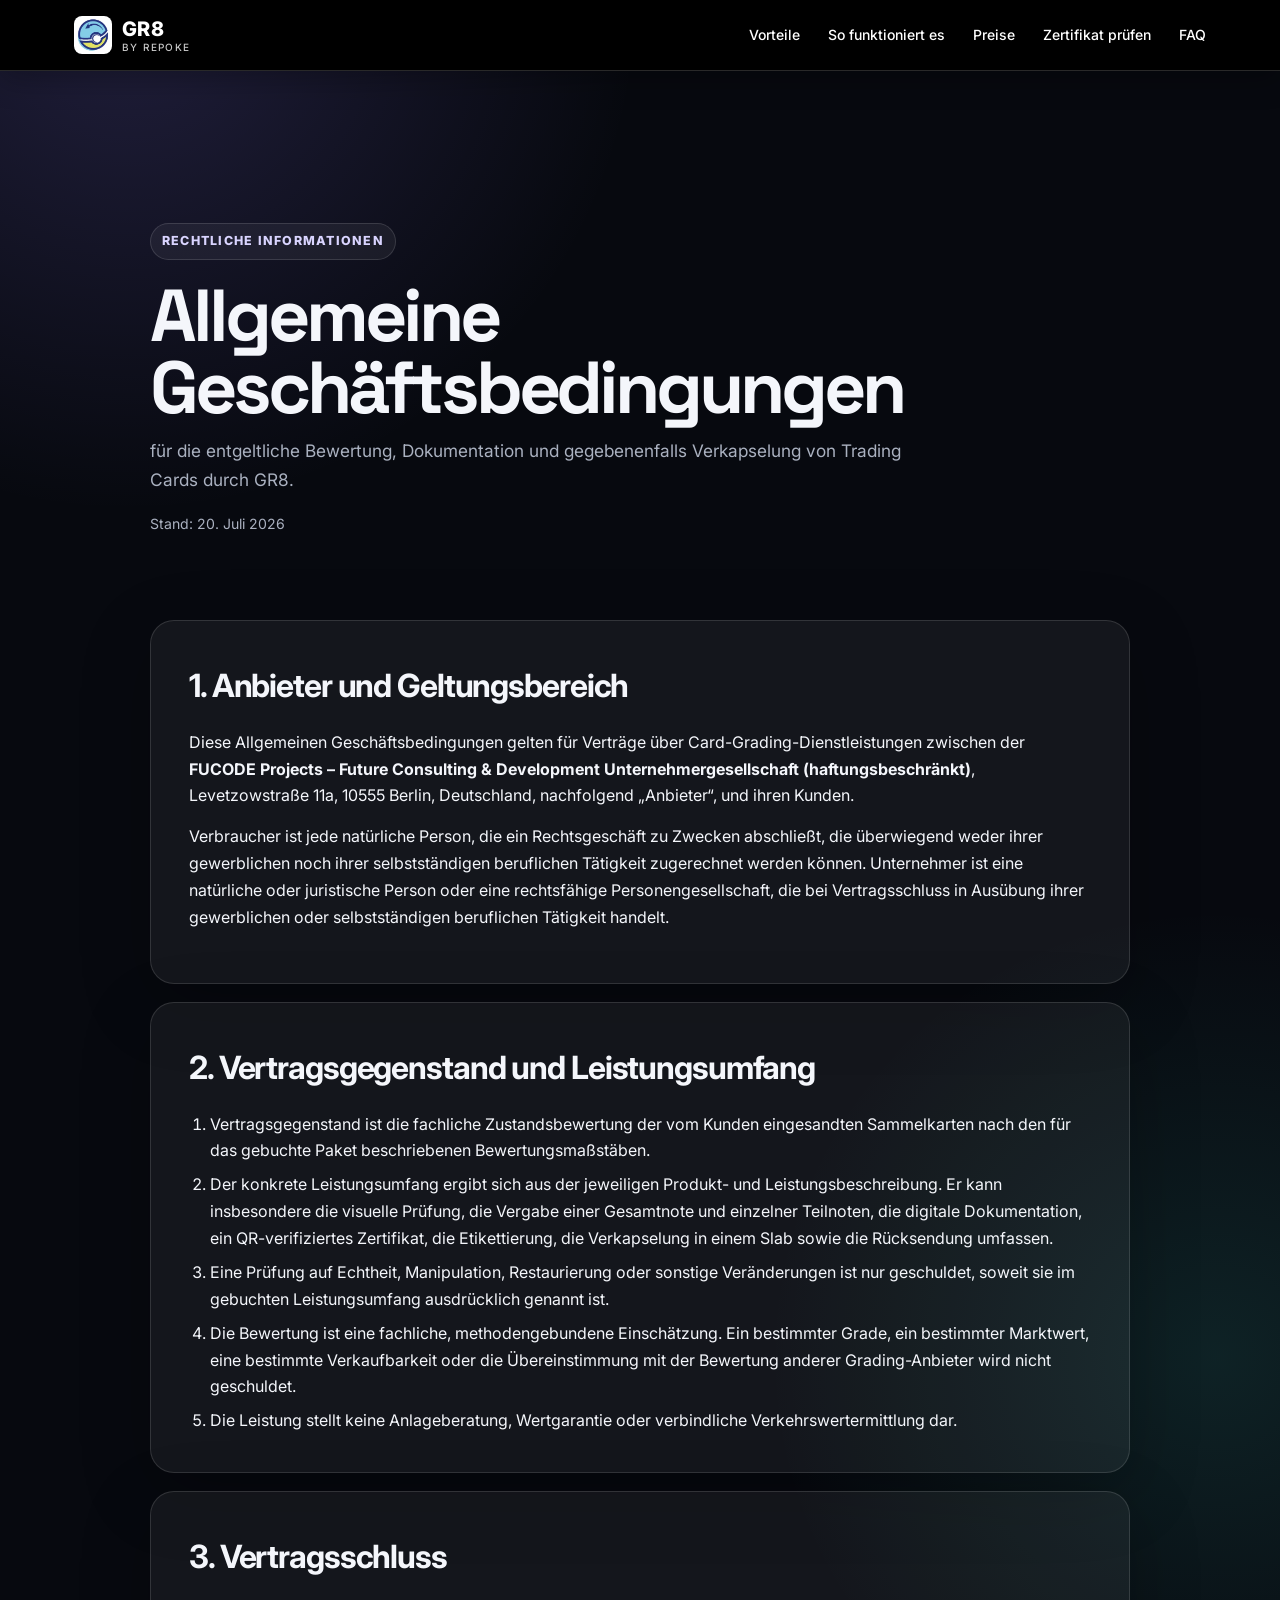
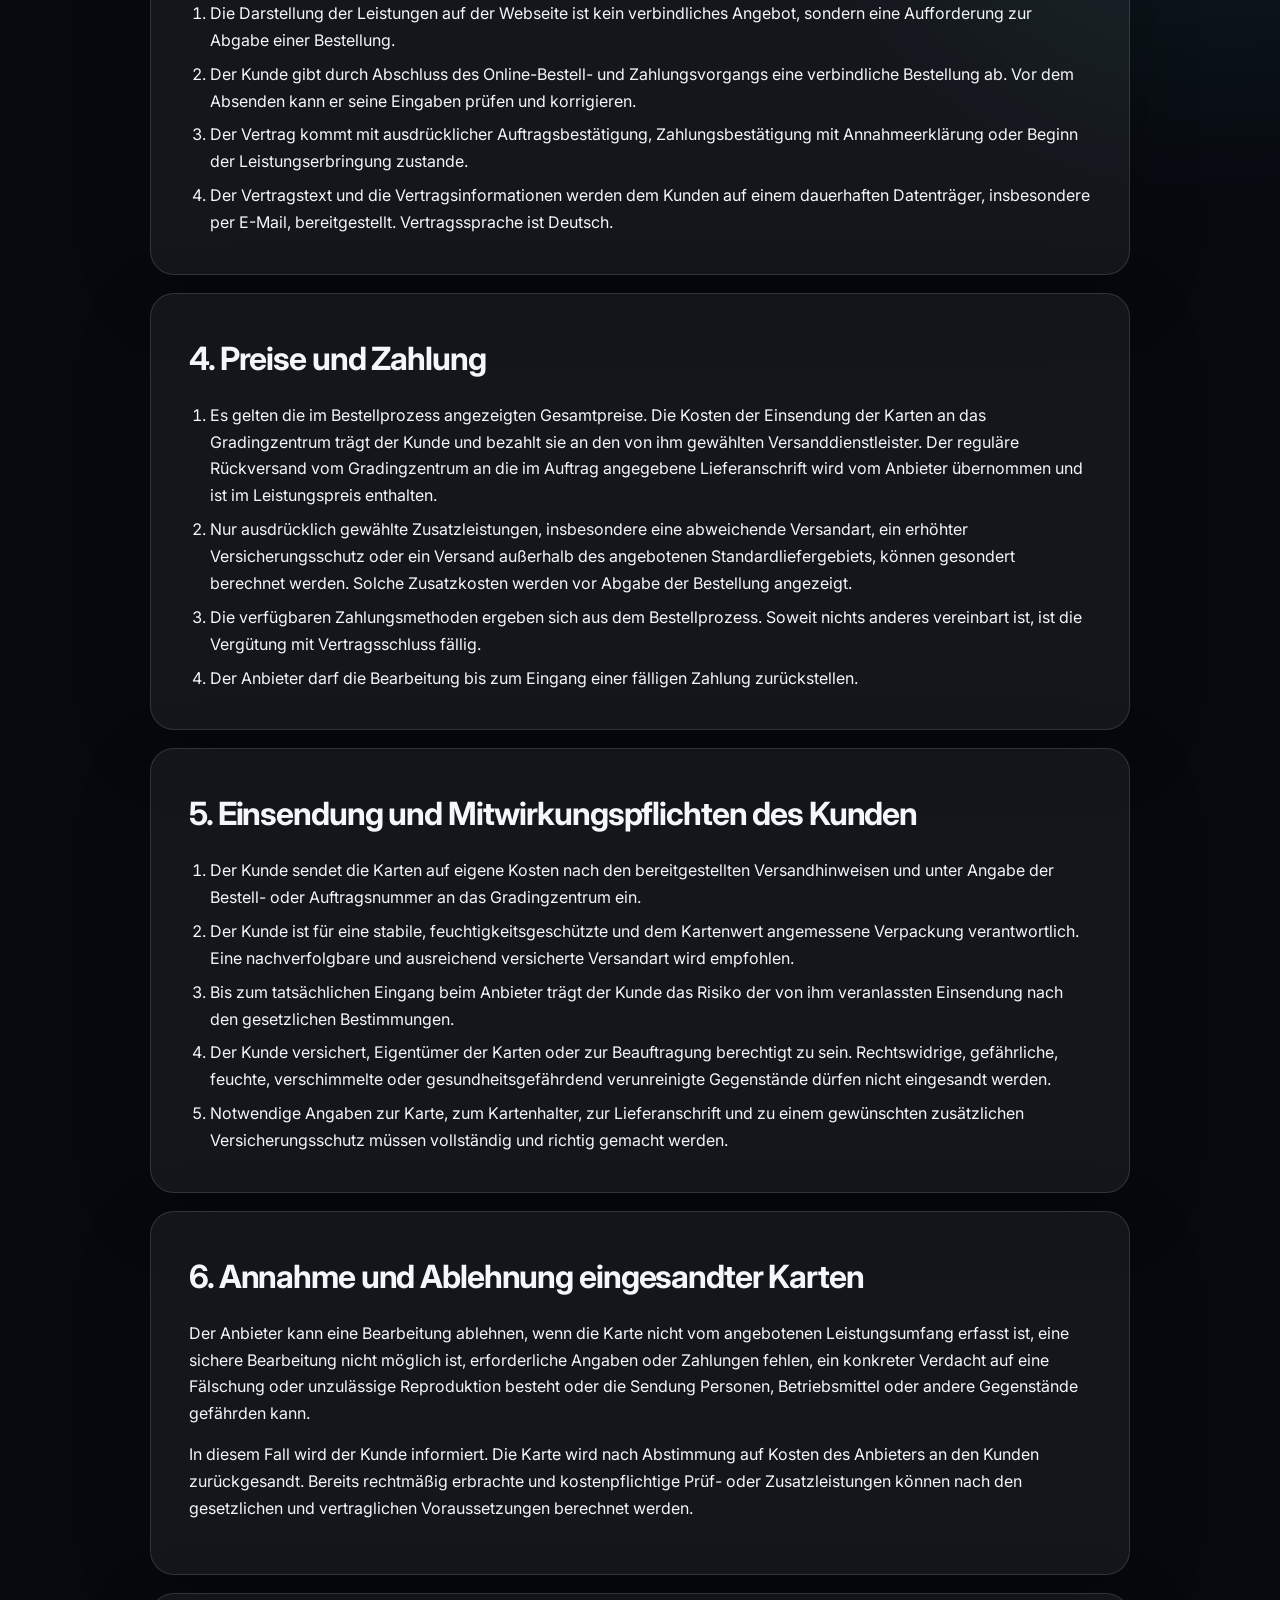
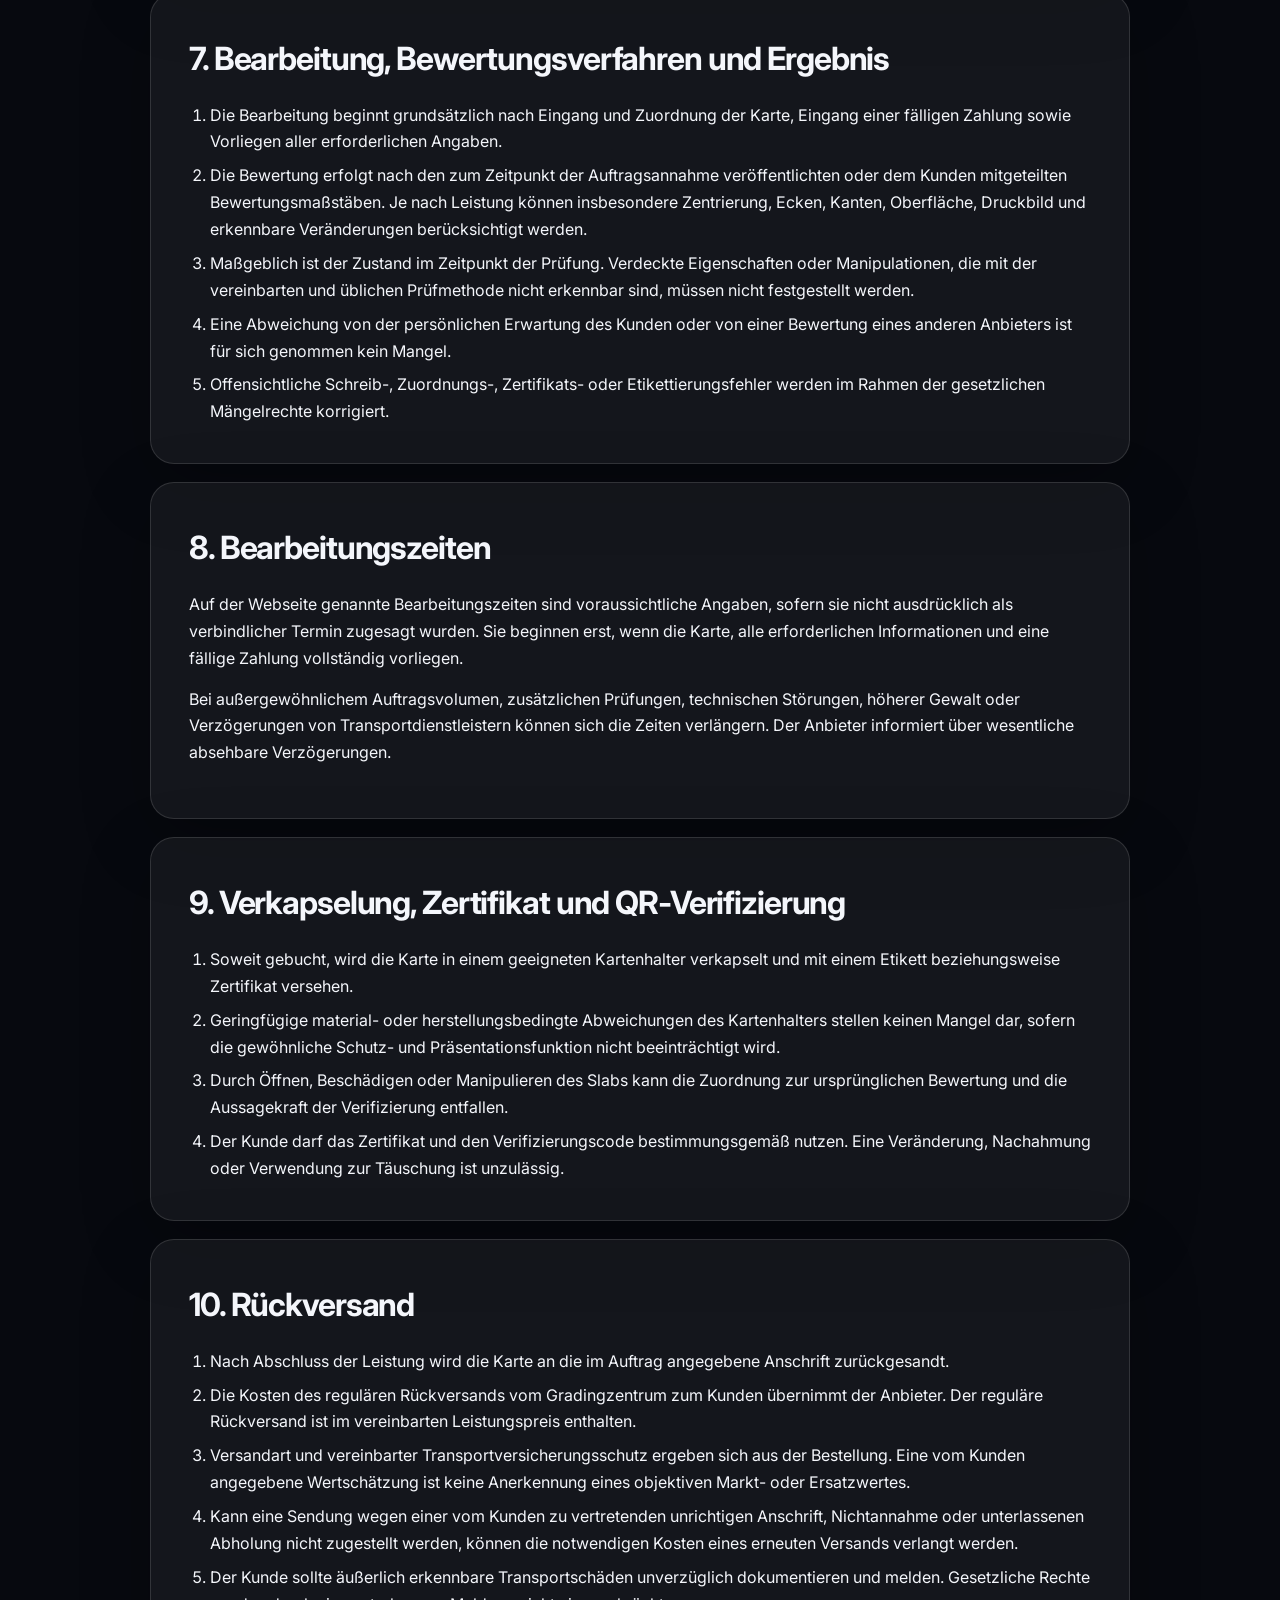
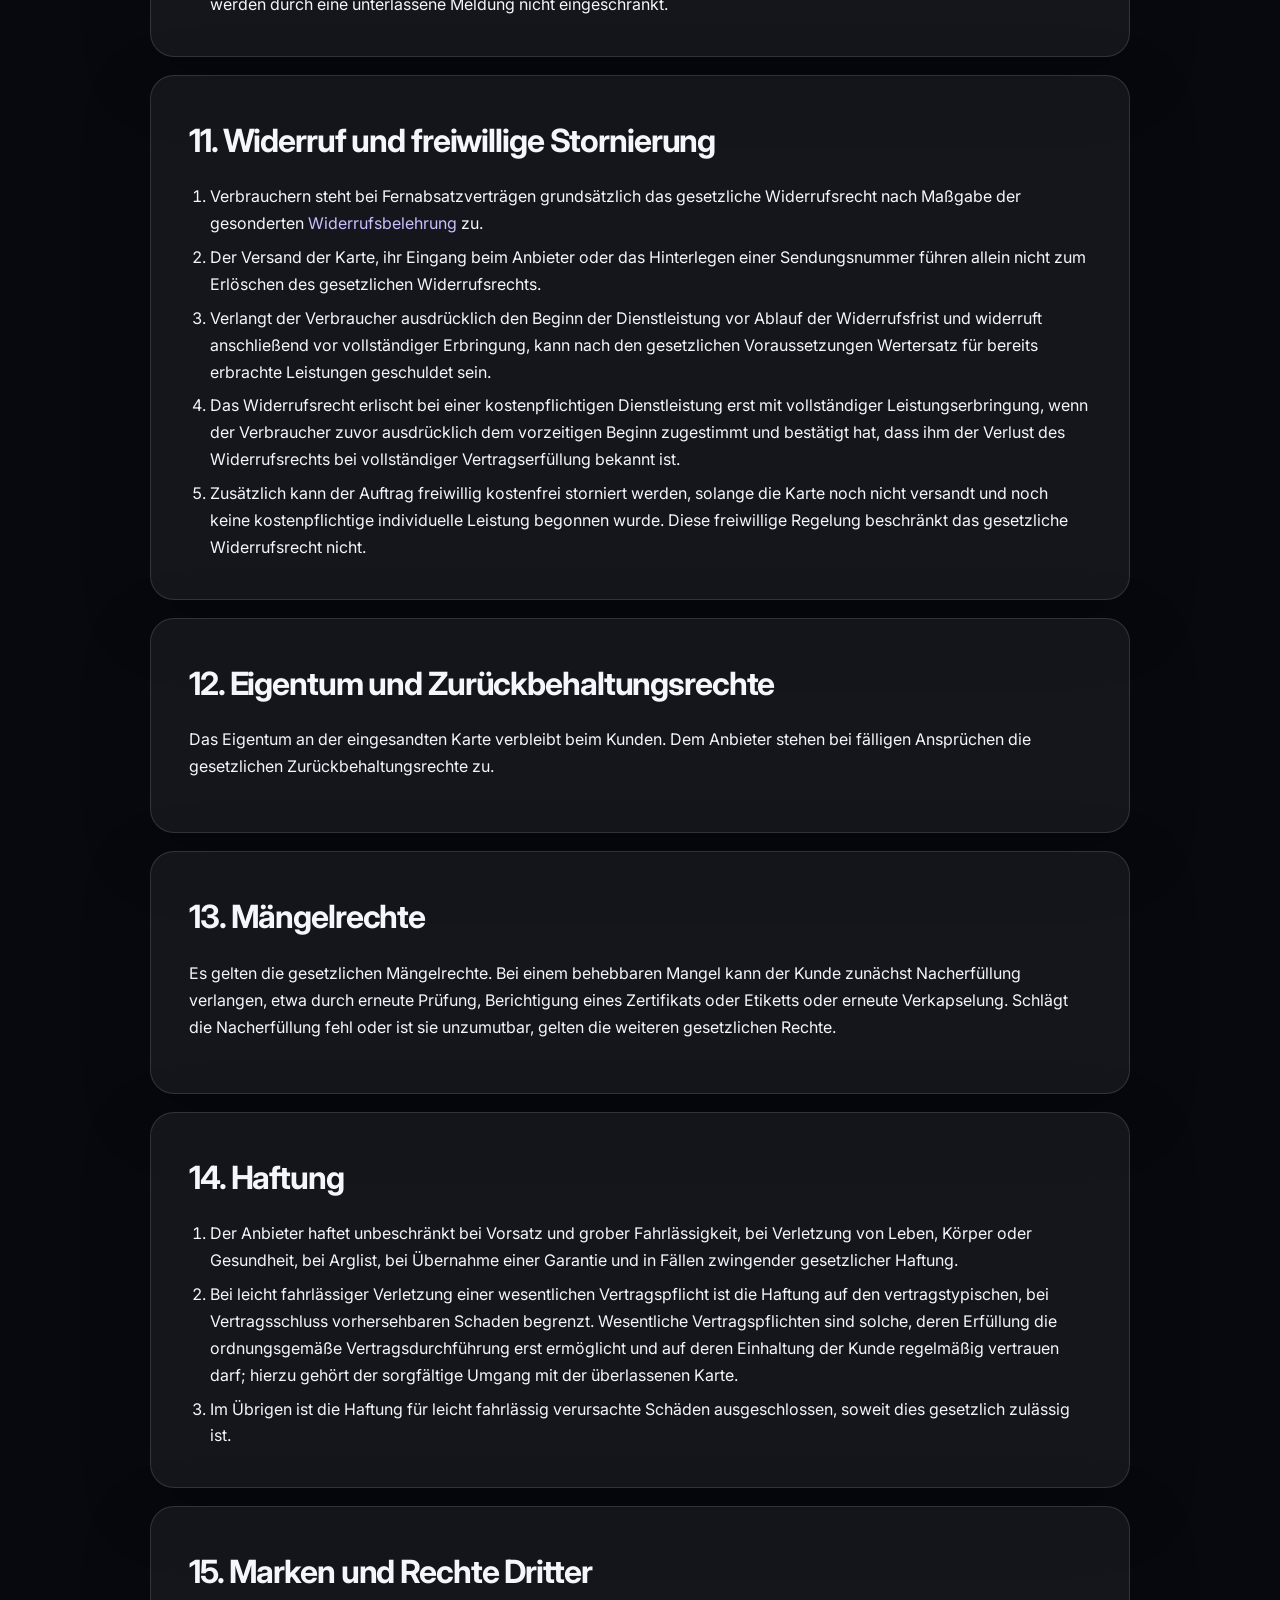
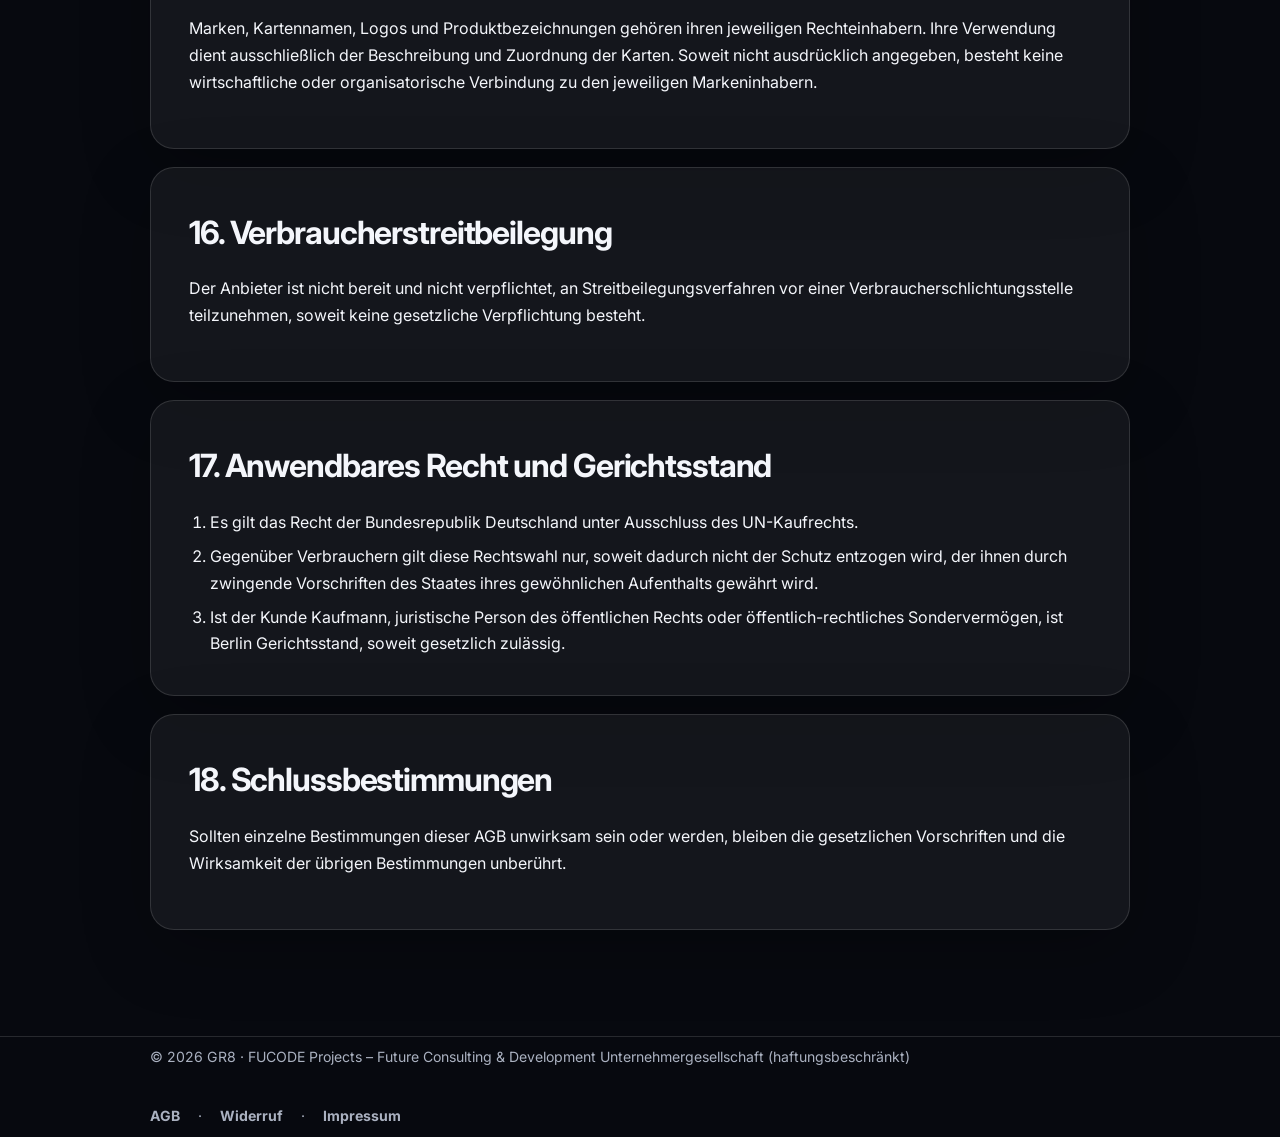
==== commit 4bd53bb3: "fixing placeholders" ====
--- a/agb.html
+++ b/agb.html
@@ -21,7 +21,6 @@
   --muted: #aab1c0;
   --accent: #8f7cff;
   --accent-2: #43d7c7;
-  --warning: #ffd88a;
   --max: 980px;
 }
 * { box-sizing: border-box; }
@@ -60,7 +59,6 @@
 h1 { max-width: 820px; margin: 20px 0 12px; font-size: clamp(2.2rem, 7vw, 4.6rem); line-height: .98; letter-spacing: -.055em; }
 .lead { max-width: 760px; margin: 0; color: var(--muted); font-size: 1.08rem; }
 .meta { margin-top: 18px; color: var(--muted); font-size: .88rem; }
-.notice { margin: 26px 0; padding: 18px 20px; border: 1px solid rgba(255,216,138,.35); background: rgba(255,216,138,.075); border-radius: 16px; color: #ffe9b9; }
 .panel { margin: 18px 0; padding: clamp(22px, 4vw, 38px); border: 1px solid var(--border); background: var(--panel); border-radius: 24px; box-shadow: 0 20px 70px rgba(0,0,0,.24); }
 h2 { margin: 0 0 16px; font-size: clamp(1.35rem, 4vw, 2rem); letter-spacing: -.035em; }
 h3 { margin: 28px 0 8px; font-size: 1.08rem; }
@@ -96,12 +94,27 @@
   .legal-footer-inner { padding: 24px 0; align-items: flex-start; flex-direction: column; }
 }
 @media print {
-  .topbar, .legal-footer, .action-row, .notice.setup-note { display: none !important; }
+  .topbar, .legal-footer, .action-row { display: none !important; }
   body { color: #000; background: #fff; }
   main { width: 100%; padding: 0; }
   .panel { border: 0; box-shadow: none; padding: 0; }
   h1 { font-size: 30pt; }
 }
+
+  /* Einheitliche schwarze Kopfzeile */
+  .site-header {
+    background: #000 !important;
+    border-bottom: 1px solid rgba(255,255,255,.16) !important;
+    box-shadow: 0 8px 30px rgba(0,0,0,.28);
+    backdrop-filter: none !important;
+  }
+  .site-header .logo,
+  .site-header .logo-word,
+  .site-header .logo-sub,
+  .site-header .nav-links a {
+    color: #fff !important;
+  }
+  .site-header .logo-sub { opacity: .78; }
 </style>
   
 </head>
@@ -128,7 +141,6 @@
       <a href="index.html#zertifikat">Zertifikat prüfen</a>
       <a href="index.html#faq">FAQ</a>
     </nav>
-    <a href="https://buy.stripe.com/PLACEHOLDER" class="btn btn-primary btn-sm">Jetzt graden</a>
   </div>
 </header>
   <main>
